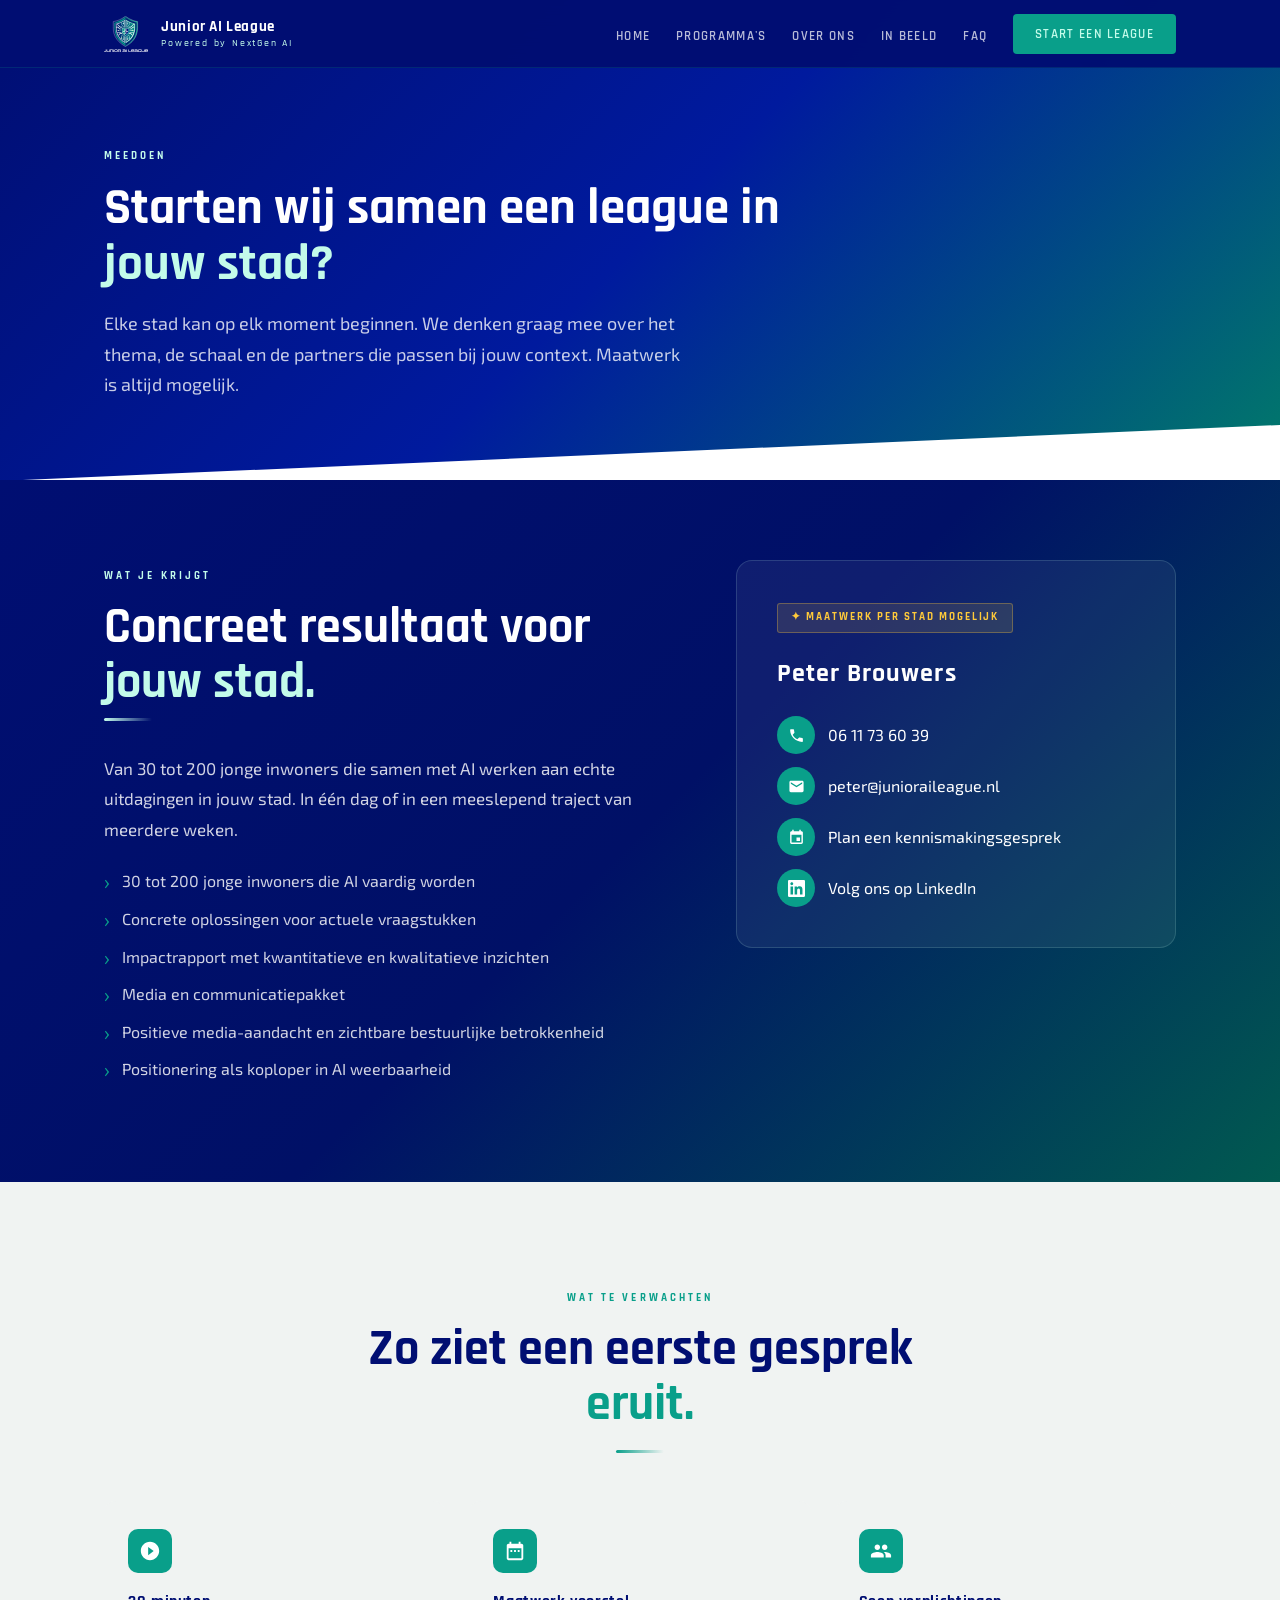
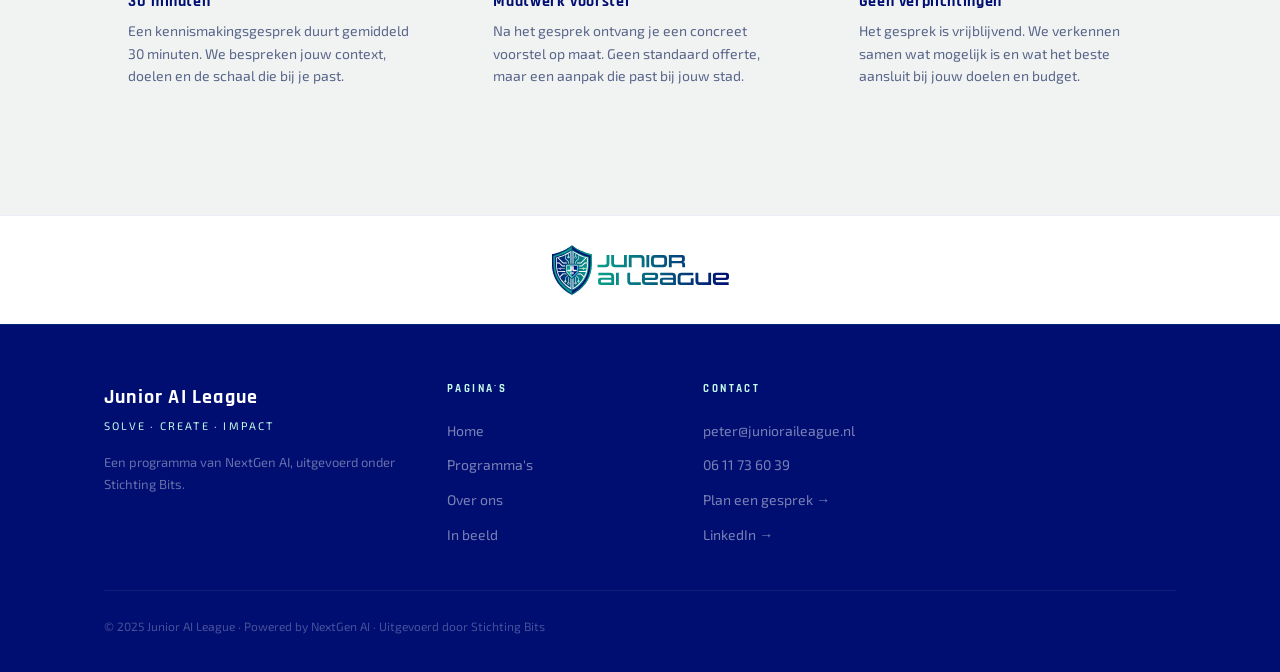
==== contact.html @ 3305f955 "Contactpagina aangemaakt, Waarom uit nav, Start een league naar /contact Co-Authored-By: Claude Sonn" ====
<!DOCTYPE html>
<html lang="nl">
<head>
<meta charset="UTF-8"><meta name="viewport" content="width=device-width, initial-scale=1.0">
<title>Start een league – Junior AI League</title>
<link href="https://fonts.googleapis.com/css2?family=Rajdhani:wght@400;500;600;700&family=Exo+2:wght@300;400;600;700&display=swap" rel="stylesheet">
<link rel="stylesheet" href="assets/css/style.css">
<link rel="icon" href="/assets/images/Favicon.svg" type="image/svg+xml">
<meta name="description" content="Start een Junior AI League in jouw stad. Neem contact op met Peter Brouwers en plan een kennismakingsgesprek.">
<meta property="og:type" content="website">
<meta property="og:site_name" content="Junior AI League">
<meta property="og:url" content="https://junioraileague.nl/contact">
<meta property="og:title" content="Start een league – Junior AI League">
<meta property="og:description" content="Start een Junior AI League in jouw stad. Neem contact op met Peter Brouwers en plan een kennismakingsgesprek.">
<meta property="og:image" content="https://junioraileague.nl/assets/images/Social-media-graph-junioraileague.png">
<meta property="og:image:width" content="1200">
<meta property="og:image:height" content="630">
<meta name="twitter:card" content="summary_large_image">
<meta name="twitter:image" content="https://junioraileague.nl/assets/images/Social-media-graph-junioraileague.png">
<style>
.contact-page-hero {
  padding:140px 0 80px;
  background:linear-gradient(135deg,#000e72 0%,#001a9e 50%,#017a6a 100%);
  position:relative; overflow:hidden;
}
.contact-page-hero::after {
  content:''; position:absolute; bottom:-1px; left:0; right:0; height:70px;
  background:var(--white); clip-path:polygon(0 100%,100% 20%,100% 100%);
}
.contact-grid { display:grid; grid-template-columns:1fr 440px; gap:72px; align-items:start; }
.contact-list { list-style:none; display:flex; flex-direction:column; gap:12px; margin-top:24px; }
.contact-list li { position:relative; padding-left:18px; font-size:16px; color:rgba(255,255,255,.82); line-height:1.6; }
.contact-list li::before { content:'›'; position:absolute; left:0; color:var(--teal); font-size:20px; line-height:1.3; }
.contact-card {
  background:rgba(255,255,255,.06); border:1px solid rgba(195,251,234,.15);
  border-radius:16px; padding:40px;
}
.contact-chip {
  display:inline-block;
  background:rgba(255,202,58,.12); border:1px solid rgba(255,202,58,.3); color:var(--yellow);
  font-family:'Rajdhani',sans-serif; font-size:11px; font-weight:700;
  letter-spacing:.18em; padding:5px 13px; border-radius:3px;
  text-transform:uppercase; margin-bottom:20px;
}
.contact-name { font-family:'Rajdhani',sans-serif; font-size:26px; font-weight:700; color:#fff; letter-spacing:.04em; margin-bottom:22px; }
.contact-links { display:flex; flex-direction:column; gap:13px; }
.c-link { display:flex; align-items:center; gap:13px; color:#fff; font-size:16px; transition:color .2s; }
.c-link:hover { color:var(--mint); }
.c-link-icon {
  width:38px; height:38px; border-radius:50%; background:var(--teal);
  display:flex; align-items:center; justify-content:center; flex-shrink:0;
}
.c-link-icon svg { width:17px; height:17px; fill:#fff; }
.verwacht-grid { display:grid; grid-template-columns:repeat(3,1fr); gap:24px; margin-top:48px; }
.verwacht-card { background:var(--gray); border-radius:12px; padding:28px 24px; }
.verwacht-icon { width:44px; height:44px; border-radius:10px; background:var(--teal); display:flex; align-items:center; justify-content:center; margin-bottom:16px; }
.verwacht-icon svg { width:22px; height:22px; fill:#fff; }
.verwacht-title { font-family:'Rajdhani',sans-serif; font-size:16px; font-weight:700; color:var(--navy); margin-bottom:6px; letter-spacing:.04em; }
.verwacht-desc { font-size:14px; color:var(--body); opacity:.7; line-height:1.6; }
@media(max-width:960px){ .contact-grid{ grid-template-columns:1fr; } .verwacht-grid{ grid-template-columns:1fr 1fr; } }
@media(max-width:640px){ .verwacht-grid{ grid-template-columns:1fr; } }
</style>
</head>
<body>

<nav class="nav"><div class="nav-in"><a href="/" class="nav-logo"><img src="assets/images/LOGO JAIL Dark BG.svg" onerror="this.style.display='none'" alt="Junior AI League"><div class="nav-wordmark">Junior AI League<small>Powered by NextGen AI</small></div></a><ul class="nav-links"><li><a href="/">Home</a></li><li><a href="/programmas">Programma's</a></li><li><a href="/over-ons">Over ons</a></li><li><a href="/in-beeld">In beeld</a></li><li><a href="/#faq">FAQ</a></li><li><a href="/contact" class="btn btn-teal btn-sm nav-cta active">Start een league</a></li></ul><button class="nav-hamburger" aria-label="Menu openen"><span></span><span></span><span></span></button></div></nav>

<section class="contact-page-hero">
  <div class="wrap">
    <span class="tag tag--light r">Meedoen</span>
    <h1 style="font-size:clamp(28px,4vw,52px);color:#fff;max-width:720px;line-height:1.1;margin-bottom:16px;" class="r">Starten wij samen een league in <em style="font-style:normal;color:var(--mint);">jouw stad?</em></h1>
    <p style="font-size:18px;color:rgba(255,255,255,.78);max-width:580px;line-height:1.7;" class="r">Elke stad kan op elk moment beginnen. We denken graag mee over het thema, de schaal en de partners die passen bij jouw context. Maatwerk is altijd mogelijk.</p>
  </div>
</section>

<section class="section-dark" style="padding-top:80px;padding-bottom:100px;">
  <div class="wrap">
    <div class="contact-grid">
      <div class="r">
        <span class="tag tag--light">Wat je krijgt</span>
        <h2 class="on-dark" style="margin-bottom:8px;">Concreet resultaat voor <em>jouw stad.</em></h2>
        <div class="rule rule--light"></div>
        <p class="lead lead--light">Van 30 tot 200 jonge inwoners die samen met AI werken aan echte uitdagingen in jouw stad. In één dag of in een meeslepend traject van meerdere weken.</p>
        <ul class="contact-list">
          <li>30 tot 200 jonge inwoners die AI vaardig worden</li>
          <li>Concrete oplossingen voor actuele vraagstukken</li>
          <li>Impactrapport met kwantitatieve en kwalitatieve inzichten</li>
          <li>Media en communicatiepakket</li>
          <li>Positieve media-aandacht en zichtbare bestuurlijke betrokkenheid</li>
          <li>Positionering als koploper in AI weerbaarheid</li>
        </ul>
      </div>
      <div class="r r2">
        <div class="contact-card">
          <div class="contact-chip">✦ Maatwerk per stad mogelijk</div>
          <div class="contact-name">Peter Brouwers</div>
          <div class="contact-links">
            <a href="tel:0611736039" class="c-link"><div class="c-link-icon"><svg viewBox="0 0 24 24"><path d="M6.62 10.79c1.44 2.83 3.76 5.14 6.59 6.59l2.2-2.2c.27-.27.67-.36 1.02-.24 1.12.37 2.33.57 3.57.57.55 0 1 .45 1 1V20c0 .55-.45 1-1 1-9.39 0-17-7.61-17-17 0-.55.45-1 1-1h3.5c.55 0 1 .45 1 1 0 1.25.2 2.45.57 3.57.11.35.03.74-.25 1.02l-2.2 2.2z"/></svg></div>06 11 73 60 39</a>
            <a href="mailto:peter@junioraileague.nl" class="c-link"><div class="c-link-icon"><svg viewBox="0 0 24 24"><path d="M20 4H4c-1.1 0-2 .9-2 2v12c0 1.1.9 2 2 2h16c1.1 0 2-.9 2-2V6c0-1.1-.9-2-2-2zm0 4l-8 5-8-5V6l8 5 8-5v2z"/></svg></div>peter@junioraileague.nl</a>
            <a href="https://calendly.com/peter-impact" class="c-link" target="_blank" rel="noopener"><div class="c-link-icon"><svg viewBox="0 0 24 24"><path d="M17 12h-5v5h5v-5zM16 1v2H8V1H6v2H5c-1.11 0-1.99.9-1.99 2L3 19c0 1.1.89 2 2 2h14c1.1 0 2-.9 2-2V5c0-1.1-.9-2-2-2h-1V1h-2zm3 18H5V8h14v11z"/></svg></div>Plan een kennismakingsgesprek</a>
            <a href="https://www.linkedin.com/company/junior-ai-league" class="c-link" target="_blank" rel="noopener"><div class="c-link-icon"><svg viewBox="0 0 24 24"><path d="M20.447 20.452h-3.554v-5.569c0-1.328-.027-3.037-1.852-3.037-1.853 0-2.136 1.445-2.136 2.939v5.667H9.351V9h3.414v1.561h.046c.477-.9 1.637-1.85 3.37-1.85 3.601 0 4.267 2.37 4.267 5.455v6.286zM5.337 7.433c-1.144 0-2.063-.926-2.063-2.065 0-1.138.92-2.063 2.063-2.063 1.14 0 2.064.925 2.064 2.063 0 1.139-.925 2.065-2.064 2.065zm1.782 13.019H3.555V9h3.564v11.452zM22.225 0H1.771C.792 0 0 .774 0 1.729v20.542C0 23.227.792 24 1.771 24h20.451C23.2 24 24 23.227 24 22.271V1.729C24 .774 23.2 0 22.222 0h.003z"/></svg></div>Volg ons op LinkedIn</a>
          </div>
        </div>
      </div>
    </div>
  </div>
</section>

<section class="section-gray">
  <div class="wrap">
    <div style="text-align:center;max-width:560px;margin:0 auto 16px;" class="r">
      <span class="tag">Wat te verwachten</span>
      <h2>Zo ziet een eerste gesprek <em>eruit.</em></h2>
      <div class="rule" style="margin:16px auto;"></div>
    </div>
    <div class="verwacht-grid">
      <div class="verwacht-card r">
        <div class="verwacht-icon"><svg viewBox="0 0 24 24"><path d="M12 2C6.48 2 2 6.48 2 12s4.48 10 10 10 10-4.48 10-10S17.52 2 12 2zm-2 14.5v-9l6 4.5-6 4.5z"/></svg></div>
        <div class="verwacht-title">30 minuten</div>
        <div class="verwacht-desc">Een kennismakingsgesprek duurt gemiddeld 30 minuten. We bespreken jouw context, doelen en de schaal die bij je past.</div>
      </div>
      <div class="verwacht-card r r1">
        <div class="verwacht-icon"><svg viewBox="0 0 24 24"><path d="M9 11H7v2h2v-2zm4 0h-2v2h2v-2zm4 0h-2v2h2v-2zm2-7h-1V2h-2v2H8V2H6v2H5c-1.11 0-1.99.9-1.99 2L3 20c0 1.1.89 2 2 2h14c1.1 0 2-.9 2-2V6c0-1.1-.9-2-2-2zm0 16H5V9h14v11z"/></svg></div>
        <div class="verwacht-title">Maatwerk voorstel</div>
        <div class="verwacht-desc">Na het gesprek ontvang je een concreet voorstel op maat. Geen standaard offerte, maar een aanpak die past bij jouw stad.</div>
      </div>
      <div class="verwacht-card r r2">
        <div class="verwacht-icon"><svg viewBox="0 0 24 24"><path d="M16 11c1.66 0 2.99-1.34 2.99-3S17.66 5 16 5c-1.66 0-3 1.34-3 3s1.34 3 3 3zm-8 0c1.66 0 2.99-1.34 2.99-3S9.66 5 8 5C6.34 5 5 6.34 5 8s1.34 3 3 3zm0 2c-2.33 0-7 1.17-7 3.5V19h14v-2.5c0-2.33-4.67-3.5-7-3.5zm8 0c-.29 0-.62.02-.97.05 1.16.84 1.97 1.97 1.97 3.45V19h6v-2.5c0-2.33-4.67-3.5-7-3.5z"/></svg></div>
        <div class="verwacht-title">Geen verplichtingen</div>
        <div class="verwacht-desc">Het gesprek is vrijblijvend. We verkennen samen wat mogelijk is en wat het beste aansluit bij jouw doelen en budget.</div>
      </div>
    </div>
  </div>
</section>

<div class="footer-logo-bar">
  <div class="wrap"><img src="assets/images/JAIL LOGO LIGGEND.svg" alt="Junior AI League"></div>
</div>
<footer class="footer"><div class="wrap"><div class="footer-grid"><div><div class="footer-name">Junior AI League</div><div class="footer-tag">Solve · Create · Impact</div><p class="footer-desc">Een programma van NextGen AI, uitgevoerd onder Stichting Bits.</p></div><div><div class="footer-h">Pagina's</div><ul class="footer-links"><li><a href="/">Home</a></li><li><a href="/programmas">Programma's</a></li><li><a href="/over-ons">Over ons</a></li><li><a href="/in-beeld">In beeld</a></li></ul></div><div><div class="footer-h">Contact</div><ul class="footer-links"><li><a href="mailto:peter@junioraileague.nl">peter@junioraileague.nl</a></li><li><a href="tel:0611736039">06 11 73 60 39</a></li><li><a href="https://calendly.com/peter-impact" target="_blank" rel="noopener">Plan een gesprek →</a></li><li><a href="https://www.linkedin.com/company/junior-ai-league" target="_blank" rel="noopener">LinkedIn →</a></li></ul></div><div></div></div><div class="footer-bottom"><p>© 2025 Junior AI League · Powered by NextGen AI · Uitgevoerd door Stichting Bits</p></div></div></footer>
<script src="assets/js/main.js"></script>
</body>
</html>
---- assets/css/style.css ----
/* ═══════════════════════════════════════════════
   Junior AI League — Gedeelde stijlen
   Merkwaarden:
   Navy:   #000e72
   Teal:   #099f8a
   Mint:   #c3fbea
   Geel:   #ffca3a
   Roze:   #f72585
   ═══════════════════════════════════════════════ */

:root {
  --navy:      #000e72;
  --navy-mid:  #001499;
  --teal:      #099f8a;
  --teal-lt:   #0bc4ac;
  --mint:      #c3fbea;
  --yellow:    #ffca3a;
  --pink:      #f72585;
  --white:     #ffffff;
  --gray:      #f0f3f2;
  --gray-mid:  #e4eae8;
  --body:      #1a2a5e;
  --border:    rgba(0,14,114,.08);
  --shadow:    0 4px 24px rgba(0,14,114,.08);
}

/* ── RESET & BASE ── */
*, *::before, *::after { margin:0; padding:0; box-sizing:border-box; }
html { scroll-behavior:smooth; font-size:16px; }
body {
  font-family:'Exo 2', sans-serif;
  color:var(--body);
  background:var(--white);
  overflow-x:hidden;
  line-height:1.6;
}
img { max-width:100%; display:block; }
a { text-decoration:none; }

/* ── LAYOUT ── */
.wrap {
  max-width:1160px;
  margin:0 auto;
  padding:0 44px;
}
.section-light  { padding:100px 0; background:var(--white); }
.section-gray   { padding:100px 0; background:var(--gray); }
.section-dark   { padding:100px 0; background:linear-gradient(135deg,#000e72 0%,#001066 50%,#015a50 100%); position:relative; overflow:hidden; }
.section-dark-plain { padding:100px 0; background:var(--navy); position:relative; }

/* diagonal exit helpers */
.exit-white::after  { content:''; position:absolute; bottom:-1px; left:0; right:0; height:80px; background:var(--white); clip-path:polygon(0 100%,100% 20%,100% 100%); }
.exit-gray::after   { content:''; position:absolute; bottom:-1px; left:0; right:0; height:80px; background:var(--gray);  clip-path:polygon(0 100%,100% 20%,100% 100%); }
.enter-gray  { padding-top:120px !important; background:var(--gray); }
.enter-white { padding-top:120px !important; background:var(--white); }

/* ── TYPOGRAPHY ── */
.tag {
  font-family:'Rajdhani', sans-serif;
  font-size:11px; font-weight:700;
  letter-spacing:.28em; text-transform:uppercase;
  color:var(--teal); display:inline-block; margin-bottom:14px;
}
.tag--light { color:var(--mint); }

h1, h2, h3, h4 { font-family:'Rajdhani', sans-serif; font-weight:700; line-height:1.1; }
h2 { font-size:clamp(28px,4vw,50px); color:var(--navy); margin-bottom:18px; }
h2 em { font-style:normal; color:var(--teal); }
h2.on-dark { color:var(--white); }
h2.on-dark em { color:var(--mint); }
h3 { font-size:clamp(20px,2.5vw,28px); color:var(--navy); margin-bottom:12px; }

.rule { width:48px; height:3px; background:linear-gradient(90deg,var(--teal),transparent); border-radius:2px; margin-bottom:32px; }
.rule--light { background:linear-gradient(90deg,var(--mint),transparent); }
.rule--center { margin-left:auto; margin-right:auto; }

.lead { font-size:17px; line-height:1.8; color:var(--body); }
.lead--light { color:rgba(255,255,255,.82); }
.lead--light strong { color:var(--mint); }
.lead strong { color:var(--navy); }

/* ── BUTTONS ── */
.btn {
  display:inline-block;
  font-family:'Rajdhani', sans-serif;
  font-size:14px; font-weight:700;
  letter-spacing:.1em; text-transform:uppercase;
  padding:15px 34px; border-radius:4px;
  transition:all .2s; cursor:pointer; border:none;
}
.btn-teal    { background:var(--teal); color:#fff; }
.btn-teal:hover { background:var(--teal-lt); transform:translateY(-2px); box-shadow:0 8px 24px rgba(9,159,138,.3); }
.btn-navy    { background:var(--navy); color:#fff; }
.btn-navy:hover { background:var(--navy-mid); transform:translateY(-2px); }
.btn-ghost   { background:transparent; color:#fff; border:2px solid rgba(255,255,255,.35); }
.btn-ghost:hover { border-color:var(--mint); color:var(--mint); transform:translateY(-2px); }
.btn-outline { background:transparent; color:var(--navy); border:2px solid var(--navy); }
.btn-outline:hover { background:var(--navy); color:#fff; }
.btn-sm { padding:10px 22px; font-size:12px; }
.btn-full { display:block; text-align:center; width:100%; }

/* ── NAV ── */
.nav {
  position:fixed; top:0; left:0; right:0; z-index:300;
  height:68px;
  background:rgba(0,14,114,.97);
  backdrop-filter:blur(14px);
  border-bottom:1px solid rgba(9,159,138,.18);
}
.nav-in {
  display:flex; align-items:center; justify-content:space-between;
  height:68px; max-width:1160px; margin:0 auto; padding:0 44px;
}
.nav-logo { display:flex; align-items:center; gap:13px; }
.nav-logo img { height:36px; }
.nav-wordmark {
  font-family:'Rajdhani', sans-serif; font-weight:700; font-size:15px;
  color:#fff; letter-spacing:.04em; line-height:1.25;
}
.nav-wordmark small { display:block; font-size:10px; font-weight:500; color:var(--mint); letter-spacing:.18em; }
.nav-links { display:flex; align-items:center; gap:26px; list-style:none; }
.nav-links a {
  color:rgba(255,255,255,.72);
  font-family:'Rajdhani', sans-serif; font-size:13px; font-weight:600;
  letter-spacing:.1em; text-transform:uppercase; transition:color .2s;
}
.nav-links a:hover, .nav-links a.active { color:var(--mint); }
.nav-links .nav-cta { color:#fff; }

/* ── PAGE HERO (inner pages) ── */
.page-hero {
  padding:140px 0 80px;
  background:linear-gradient(135deg,#000e72 0%,#001a9e 50%,#017a6a 100%);
  position:relative; overflow:hidden;
}
.page-hero::after {
  content:''; position:absolute; bottom:-1px; left:0; right:0; height:70px;
  background:var(--white); clip-path:polygon(0 100%,100% 20%,100% 100%);
}
.page-hero-tag { color:var(--mint); }
.page-hero h1 { font-size:clamp(32px,5vw,60px); color:#fff; margin-bottom:16px; }
.page-hero h1 em { font-style:normal; color:var(--mint); }
.page-hero p { font-size:18px; color:rgba(255,255,255,.8); max-width:620px; line-height:1.75; }

/* ── ICON CARDS ── */
.icon-card {
  border-radius:12px; padding:28px 24px;
  transition:transform .25s, box-shadow .25s;
}
.icon-card:hover { transform:translateY(-3px); box-shadow:var(--shadow); }
.icon-card--dark {
  background:rgba(255,255,255,.06);
  border:1px solid rgba(195,251,234,.18);
}
.icon-card--dark:hover { background:rgba(9,159,138,.14); }
.icon-card--light {
  background:var(--white);
  border:1px solid var(--border);
  box-shadow:var(--shadow);
}
.icon-card--light:hover { border-color:var(--teal); }

.icon-wrap {
  width:52px; height:52px; border-radius:12px;
  display:flex; align-items:center; justify-content:center;
  flex-shrink:0; margin-bottom:16px;
}
.icon-wrap svg { width:28px; height:28px; }
.ic-teal   { background:rgba(9,159,138,.15); }   .ic-teal svg   { fill:var(--teal); }
.ic-navy   { background:rgba(0,14,114,.1); }     .ic-navy svg   { fill:var(--navy); }
.ic-mint   { background:rgba(195,251,234,.15); } .ic-mint svg   { fill:var(--mint); }
.ic-yellow { background:rgba(255,202,58,.15); }  .ic-yellow svg { fill:var(--yellow); }
.ic-pink   { background:rgba(247,37,133,.15); }  .ic-pink svg   { fill:var(--pink); }
.ic-green  { background:rgba(34,139,34,.1); }    .ic-green svg  { fill:#228b22; }
.ic-ocean  { background:rgba(0,128,128,.1); }    .ic-ocean svg  { fill:#008080; }

.icon-card h4 {
  font-family:'Rajdhani', sans-serif; font-size:16px; font-weight:700;
  letter-spacing:.06em; text-transform:uppercase; margin-bottom:8px;
}
.icon-card--dark h4 { color:var(--mint); }
.icon-card--light h4 { color:var(--navy); }
.icon-card p { font-size:14px; line-height:1.65; }
.icon-card--dark p { color:rgba(255,255,255,.68); }
.icon-card--light p { color:var(--body); opacity:.8; }

/* ── PROGRAM CARDS ── */
.prog {
  border:2px solid rgba(9,159,138,.2); border-radius:14px;
  overflow:hidden; background:var(--white);
  transition:border-color .3s, transform .3s;
  display:flex; flex-direction:column;
}
.prog:hover { border-color:var(--teal); transform:translateY(-4px); box-shadow:0 12px 40px rgba(0,14,114,.12); }
.prog-top {
  padding:32px;
  background:linear-gradient(135deg,var(--navy) 0%,#013a60 100%);
}
.prog-badge {
  display:inline-flex; align-items:center; justify-content:center;
  width:46px; height:46px; border-radius:50%;
  background:var(--teal); color:#fff;
  font-family:'Rajdhani', sans-serif; font-size:20px; font-weight:700;
  margin-bottom:16px;
}
.prog-type {
  font-family:'Rajdhani', sans-serif; font-size:11px; font-weight:700;
  letter-spacing:.2em; color:var(--mint); text-transform:uppercase; margin-bottom:6px;
}
.prog-name {
  font-family:'Rajdhani', sans-serif; font-size:20px; font-weight:700;
  color:#fff; line-height:1.25;
}
.prog-body { padding:28px 32px; flex:1; display:flex; flex-direction:column; }
.prog-list { list-style:none; margin-bottom:24px; flex:1; }
.prog-list li {
  font-size:14px; color:var(--body);
  padding:8px 0 8px 20px; border-bottom:1px solid var(--border);
  position:relative; line-height:1.5;
}
.prog-list li::before { content:'›'; position:absolute; left:0; color:var(--teal); font-size:18px; line-height:1.3; }

/* ── FAQ ── */
.faq-list { display:flex; flex-direction:column; }
.faq-item { border-bottom:1px solid var(--border); }
.faq-q {
  width:100%; background:none; border:none; cursor:pointer;
  display:flex; align-items:center; justify-content:space-between;
  padding:22px 0; text-align:left; gap:20px;
}
.faq-q-text {
  font-family:'Rajdhani', sans-serif; font-size:18px; font-weight:700;
  color:var(--navy); letter-spacing:.02em; line-height:1.35;
}
.faq-arrow {
  width:32px; height:32px; border-radius:50%;
  background:var(--gray); border:1px solid var(--border);
  display:flex; align-items:center; justify-content:center;
  flex-shrink:0; transition:background .2s;
}
.faq-arrow svg { width:14px; height:14px; fill:var(--teal); transition:transform .3s; }
.faq-item.open .faq-arrow { background:var(--teal); }
.faq-item.open .faq-arrow svg { fill:#fff; transform:rotate(180deg); }
.faq-a { max-height:0; overflow:hidden; transition:max-height .4s ease; }
.faq-a-inner { padding-bottom:22px; font-size:15px; color:var(--body); line-height:1.75; }
.faq-item.open .faq-a { max-height:600px; }

/* ── MEDIA TILES ── */
.media-grid {
  display:grid; grid-template-columns:repeat(3,1fr);
  gap:28px;
}
.media-tile {
  border-radius:12px; overflow:hidden;
  background:var(--white); border:1px solid var(--border);
  box-shadow:var(--shadow); transition:transform .3s, box-shadow .3s;
  display:flex; flex-direction:column;
}
.media-tile:hover { transform:translateY(-5px); box-shadow:0 16px 40px rgba(0,14,114,.12); }
.media-tile-img {
  height:200px; position:relative; overflow:hidden;
  background:linear-gradient(135deg,var(--navy),var(--teal));
  display:flex; align-items:center; justify-content:center;
}
.media-tile-img img { width:100%; height:100%; object-fit:cover; position:absolute; inset:0; }
.media-tile-cat {
  position:absolute; bottom:12px; left:14px;
  background:var(--navy); color:var(--mint);
  font-family:'Rajdhani', sans-serif; font-size:10px; font-weight:700;
  letter-spacing:.15em; padding:4px 10px; border-radius:3px; text-transform:uppercase;
}
.media-tile-body { padding:24px; flex:1; display:flex; flex-direction:column; }
.media-tile-date { font-size:12px; color:var(--teal); margin-bottom:8px; letter-spacing:.05em; }
.media-tile-title {
  font-family:'Rajdhani', sans-serif; font-size:19px; font-weight:700;
  color:var(--navy); margin-bottom:10px; line-height:1.3; letter-spacing:.02em;
}
.media-tile-excerpt { font-size:14px; color:var(--body); line-height:1.65; flex:1; }
.media-tile-link {
  margin-top:16px;
  font-family:'Rajdhani', sans-serif; font-size:13px; font-weight:700;
  letter-spacing:.1em; text-transform:uppercase; color:var(--teal);
  display:flex; align-items:center; gap:6px;
}
.media-tile-link::after { content:'→'; }

/* ── FOOTER ── */
.footer {
  background:var(--navy);
  border-top:1px solid rgba(9,159,138,.15);
  padding:56px 0 36px;
}
.footer-grid { display:grid; grid-template-columns:1.4fr 1fr 1fr 1fr; gap:40px; margin-bottom:44px; }
.footer-name {
  font-family:'Rajdhani', sans-serif; font-size:20px; font-weight:700;
  color:#fff; letter-spacing:.06em; margin-bottom:4px;
}
.footer-tag { font-size:11px; color:var(--mint); letter-spacing:.2em; text-transform:uppercase; margin-bottom:16px; }
.footer-desc { font-size:13px; color:rgba(255,255,255,.4); line-height:1.7; }
.footer-h {
  font-family:'Rajdhani', sans-serif; font-size:11px; font-weight:700;
  letter-spacing:.22em; text-transform:uppercase; color:var(--mint); margin-bottom:18px;
}
.footer-links { list-style:none; display:flex; flex-direction:column; gap:9px; }
.footer-links a { color:rgba(255,255,255,.48); font-size:14px; transition:color .2s; }
.footer-links a:hover { color:#fff; }
.footer-bottom {
  border-top:1px solid rgba(255,255,255,.07); padding-top:26px;
  display:flex; align-items:center; justify-content:space-between; flex-wrap:wrap; gap:16px;
}
.footer-bottom p { font-size:12px; color:rgba(255,255,255,.28); }
.footer-partners { display:flex; align-items:center; gap:24px; }
.footer-partner { display:flex; align-items:center; gap:8px; font-size:11px; color:rgba(255,255,255,.3); }
.footer-partner img { height:18px; opacity:.35; filter:brightness(0) invert(1); }

/* ── SCROLL REVEAL ── */
.r { opacity:0; transform:translateY(24px); transition:opacity .65s ease, transform .65s ease; }
.r.on { opacity:1; transform:none; }
.r1 { transition-delay:.1s; } .r2 { transition-delay:.2s; }
.r3 { transition-delay:.3s; } .r4 { transition-delay:.4s; }

/* ── HAMBURGER NAV ── */
.nav-hamburger {
  display:none; flex-direction:column; gap:5px;
  background:none; border:none; cursor:pointer; padding:6px 4px;
  flex-shrink:0;
}
.nav-hamburger span {
  display:block; width:24px; height:2px; background:#fff;
  border-radius:2px; transition:transform .3s, opacity .3s;
}
.nav-hamburger.open span:nth-child(1) { transform:translateY(7px) rotate(45deg); }
.nav-hamburger.open span:nth-child(2) { opacity:0; }
.nav-hamburger.open span:nth-child(3) { transform:translateY(-7px) rotate(-45deg); }

/* ── RESPONSIVE ── */
@media (max-width:960px) {
  .wrap { padding:0 24px; }

  /* Mobile nav */
  .nav-hamburger { display:flex; }
  .nav-links {
    position:fixed; top:68px; left:0; right:0;
    background:rgba(0,14,114,.97); backdrop-filter:blur(14px);
    flex-direction:column; gap:0;
    max-height:0; overflow:hidden;
    transition:max-height .35s ease;
    border-bottom:1px solid rgba(9,159,138,.18);
  }
  .nav-links.open { max-height:500px; }
  .nav-links li { border-bottom:1px solid rgba(255,255,255,.07); }
  .nav-links a { padding:15px 24px; display:block; letter-spacing:.08em; }
  .nav-links .nav-cta { margin:16px 24px 20px; display:inline-block; }

  .section-light, .section-gray, .section-dark, .section-dark-plain { padding:64px 0; }
  .page-hero { padding:110px 0 60px; }

  .footer-grid { grid-template-columns:1fr 1fr; }
  .media-grid { grid-template-columns:1fr 1fr; }
}

@media (max-width:640px) {
  .wrap { padding:0 18px; }
  .nav-in { padding:0 18px; }
  .media-grid { grid-template-columns:1fr; }
  .footer-grid { grid-template-columns:1fr; }
  .page-hero h1 { font-size:clamp(28px,8vw,44px); }
  .page-hero p { font-size:16px; }
  .btn { padding:13px 24px; font-size:13px; }
}

/* ── TEAM ── */
.team-grid { display:grid; grid-template-columns:repeat(3,1fr); gap:32px; }
.team-card { background:var(--white); border-radius:14px; border:1px solid var(--border); box-shadow:var(--shadow); overflow:hidden; text-align:center; }
.team-card-img { height:320px; overflow:hidden; background:var(--gray); }
.team-card-img img { width:100%; height:100%; object-fit:cover; object-position:center top; transition:transform .4s; }
.team-card:hover .team-card-img img { transform:scale(1.04); }
.team-card-body { padding:24px 20px 28px; }
.team-card-name { font-family:'Rajdhani',sans-serif; font-size:22px; font-weight:700; color:var(--navy); margin-bottom:4px; letter-spacing:.04em; }
.team-card-role { font-family:'Rajdhani',sans-serif; font-size:11px; font-weight:700; letter-spacing:.2em; text-transform:uppercase; color:var(--teal); margin-bottom:14px; }
.team-card-email { font-size:13px; color:var(--body); opacity:.55; transition:opacity .2s; }
.team-card-email:hover { color:var(--teal); opacity:1; }
@media(max-width:960px){ .team-grid{ grid-template-columns:1fr 1fr; } }
@media(max-width:640px){ .team-grid{ grid-template-columns:1fr; } }

/* ── FOTOBIBLIOTHEEK ── */
.foto-grid { display:grid; grid-template-columns:repeat(4,1fr); gap:12px; }
.foto-item { display:block; aspect-ratio:4/3; overflow:hidden; border-radius:8px; cursor:pointer; }
.foto-item img { width:100%; height:100%; object-fit:cover; transition:transform .4s; }
.foto-item:hover img { transform:scale(1.06); }
.foto-modal { display:none; position:fixed; inset:0; z-index:1000; align-items:center; justify-content:center; }
.foto-modal.open { display:flex; }
.foto-modal-overlay { position:absolute; inset:0; background:rgba(0,0,0,.92); cursor:pointer; }
.foto-modal-inner { position:relative; z-index:1; }
.foto-modal-inner img { max-width:90vw; max-height:88vh; border-radius:8px; display:block; }
.foto-modal-close { position:absolute; top:-44px; right:0; background:none; border:none; color:#fff; font-size:36px; cursor:pointer; line-height:1; opacity:.7; transition:opacity .2s; }
.foto-modal-close:hover { opacity:1; }
@media(max-width:960px){ .foto-grid{ grid-template-columns:repeat(3,1fr); } }
@media(max-width:640px){ .foto-grid{ grid-template-columns:repeat(2,1fr); } }

/* ── FOOTER LOGO BAR ── */
.footer-logo-bar { background:var(--white); border-top:1px solid var(--border); padding:28px 0; text-align:center; }
.footer-logo-bar img { max-height:52px; margin:0 auto; }
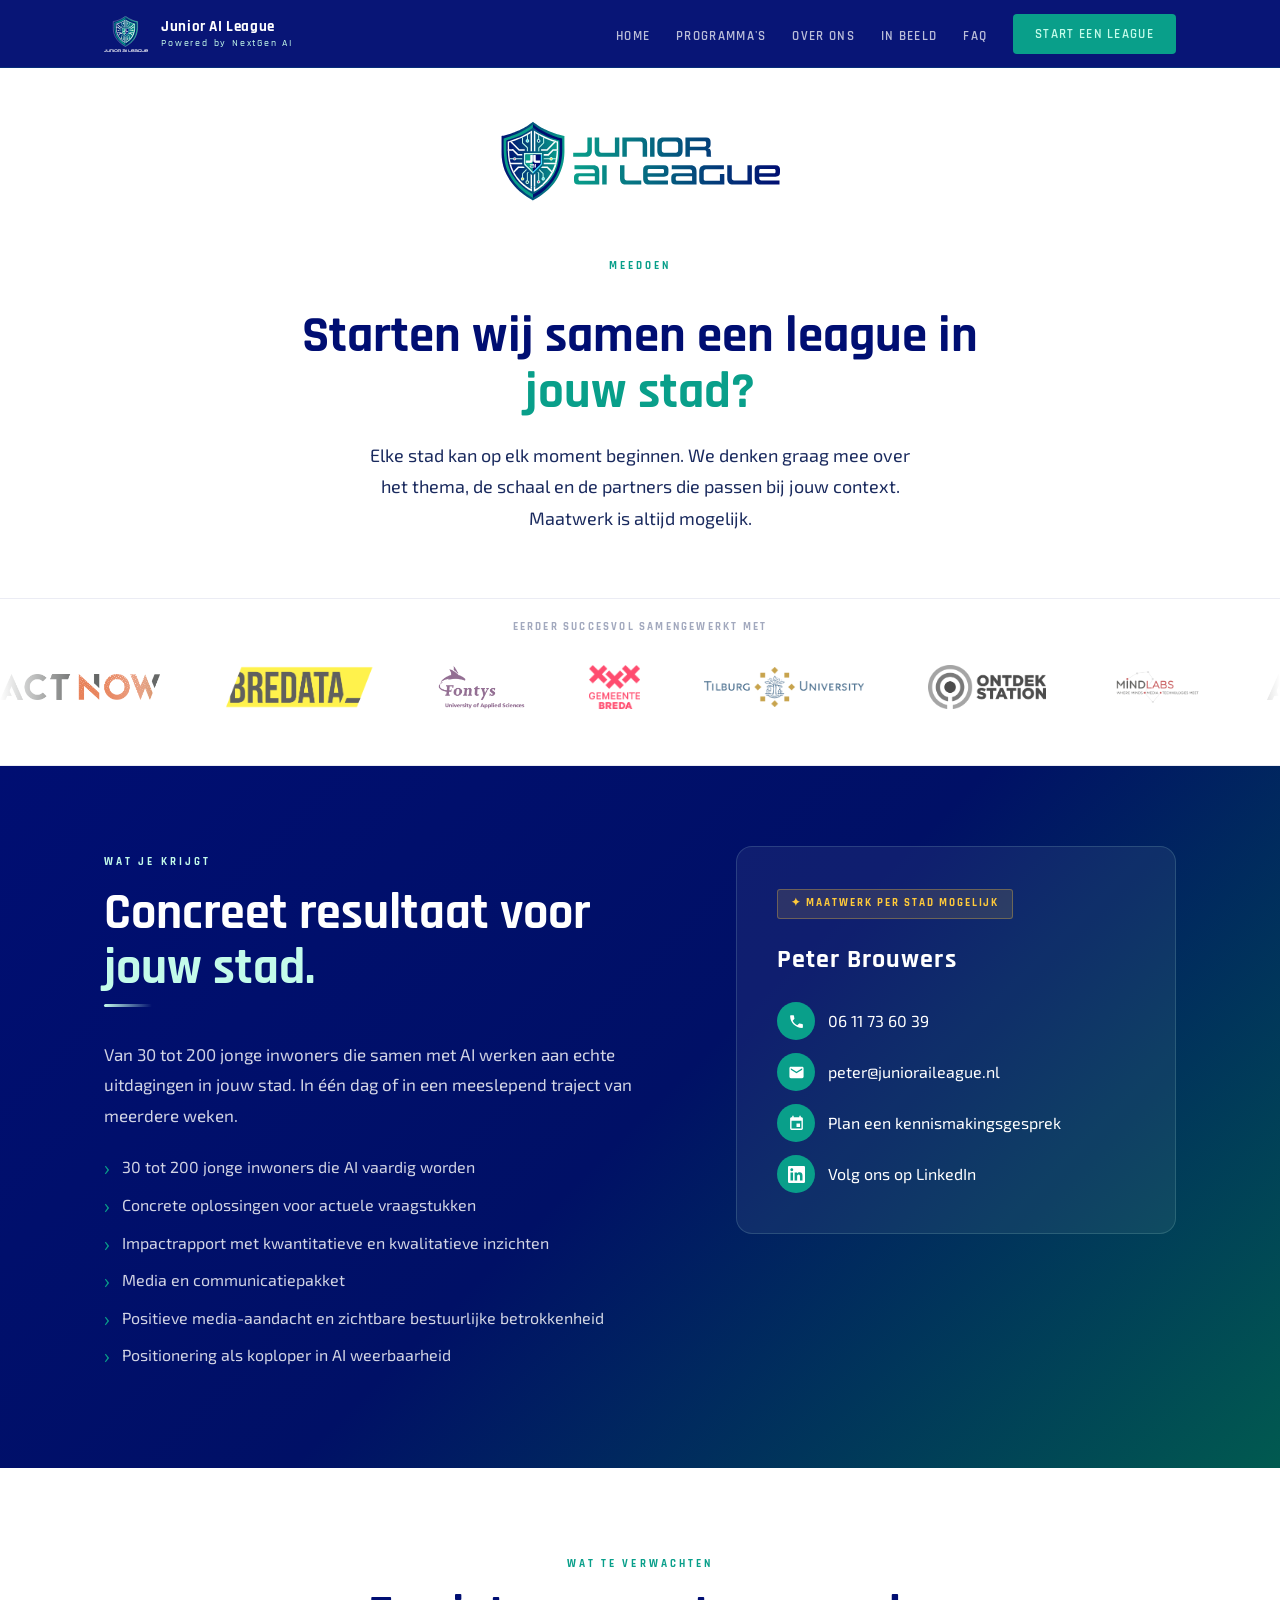
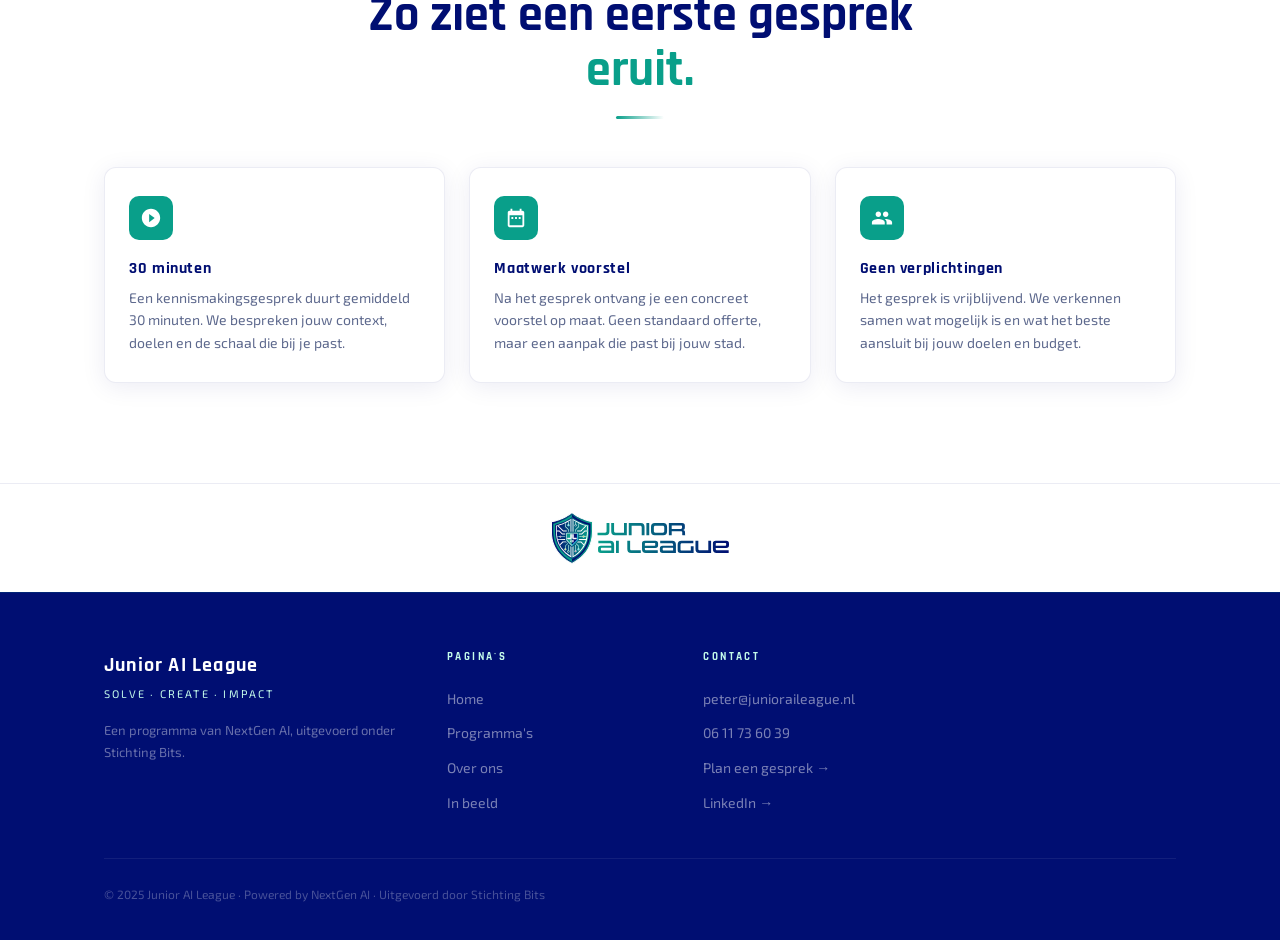
==== commit e908b1f0: "Contact: witte hero met liggend logo, partnerticker met kop, donkere contactsectie Co-Authored-By: C" ====
--- a/contact.html
+++ b/contact.html
@@ -18,23 +18,68 @@
 <meta name="twitter:card" content="summary_large_image">
 <meta name="twitter:image" content="https://junioraileague.nl/assets/images/Social-media-graph-junioraileague.png">
 <style>
-.contact-page-hero {
-  padding:140px 0 80px;
-  background:linear-gradient(135deg,#000e72 0%,#001a9e 50%,#017a6a 100%);
-  position:relative; overflow:hidden;
-}
-.contact-page-hero::after {
-  content:''; position:absolute; bottom:-1px; left:0; right:0; height:70px;
-  background:var(--white); clip-path:polygon(0 100%,100% 20%,100% 100%);
-}
+/* Hero — wit */
+.contact-hero {
+  background:var(--white);
+  padding:120px 0 64px;
+  text-align:center;
+}
+.contact-hero-logo {
+  max-width:280px; height:auto;
+  display:block; margin:0 auto 48px;
+}
+.contact-hero h1 {
+  font-family:'Rajdhani',sans-serif; font-weight:700;
+  font-size:clamp(28px,4vw,54px); line-height:1.08;
+  color:var(--navy); max-width:700px; margin:0 auto 20px;
+}
+.contact-hero h1 em { font-style:normal; color:var(--teal); }
+.contact-hero p {
+  font-size:18px; color:var(--body); opacity:.75;
+  max-width:560px; margin:0 auto; line-height:1.75;
+}
+
+/* Partner ticker */
+.partner-section {
+  background:var(--white);
+  border-top:1px solid var(--border);
+  border-bottom:1px solid var(--border);
+  padding:20px 0 56px;
+  overflow:hidden;
+}
+.partner-label {
+  text-align:center;
+  font-family:'Rajdhani',sans-serif; font-size:11px; font-weight:700;
+  letter-spacing:.2em; text-transform:uppercase;
+  color:var(--body); opacity:.4;
+  margin-bottom:28px;
+}
+.partner-ticker { overflow:hidden; position:relative; }
+.partner-ticker::before, .partner-ticker::after {
+  content:''; position:absolute; top:0; bottom:0; width:80px; z-index:2; pointer-events:none;
+}
+.partner-ticker::before { left:0; background:linear-gradient(to right,#fff,transparent); }
+.partner-ticker::after  { right:0; background:linear-gradient(to left,#fff,transparent); }
+.partner-track {
+  display:flex; align-items:center; gap:64px;
+  width:max-content;
+  animation:scroll-partners 35s linear infinite;
+}
+.partner-track img {
+  height:44px; width:auto; max-width:160px;
+  object-fit:contain; opacity:.7; flex-shrink:0;
+}
+@keyframes scroll-partners {
+  from { transform:translateX(0); }
+  to   { transform:translateX(-50%); }
+}
+
+/* Contact sectie */
 .contact-grid { display:grid; grid-template-columns:1fr 440px; gap:72px; align-items:start; }
 .contact-list { list-style:none; display:flex; flex-direction:column; gap:12px; margin-top:24px; }
 .contact-list li { position:relative; padding-left:18px; font-size:16px; color:rgba(255,255,255,.82); line-height:1.6; }
 .contact-list li::before { content:'›'; position:absolute; left:0; color:var(--teal); font-size:20px; line-height:1.3; }
-.contact-card {
-  background:rgba(255,255,255,.06); border:1px solid rgba(195,251,234,.15);
-  border-radius:16px; padding:40px;
-}
+.contact-card { background:rgba(255,255,255,.06); border:1px solid rgba(195,251,234,.15); border-radius:16px; padding:40px; }
 .contact-chip {
   display:inline-block;
   background:rgba(255,202,58,.12); border:1px solid rgba(255,202,58,.3); color:var(--yellow);
@@ -46,17 +91,17 @@
 .contact-links { display:flex; flex-direction:column; gap:13px; }
 .c-link { display:flex; align-items:center; gap:13px; color:#fff; font-size:16px; transition:color .2s; }
 .c-link:hover { color:var(--mint); }
-.c-link-icon {
-  width:38px; height:38px; border-radius:50%; background:var(--teal);
-  display:flex; align-items:center; justify-content:center; flex-shrink:0;
-}
+.c-link-icon { width:38px; height:38px; border-radius:50%; background:var(--teal); display:flex; align-items:center; justify-content:center; flex-shrink:0; }
 .c-link-icon svg { width:17px; height:17px; fill:#fff; }
+
+/* Wat te verwachten */
 .verwacht-grid { display:grid; grid-template-columns:repeat(3,1fr); gap:24px; margin-top:48px; }
-.verwacht-card { background:var(--gray); border-radius:12px; padding:28px 24px; }
+.verwacht-card { background:var(--white); border:1px solid var(--border); border-radius:12px; padding:28px 24px; box-shadow:var(--shadow); }
 .verwacht-icon { width:44px; height:44px; border-radius:10px; background:var(--teal); display:flex; align-items:center; justify-content:center; margin-bottom:16px; }
 .verwacht-icon svg { width:22px; height:22px; fill:#fff; }
 .verwacht-title { font-family:'Rajdhani',sans-serif; font-size:16px; font-weight:700; color:var(--navy); margin-bottom:6px; letter-spacing:.04em; }
 .verwacht-desc { font-size:14px; color:var(--body); opacity:.7; line-height:1.6; }
+
 @media(max-width:960px){ .contact-grid{ grid-template-columns:1fr; } .verwacht-grid{ grid-template-columns:1fr 1fr; } }
 @media(max-width:640px){ .verwacht-grid{ grid-template-columns:1fr; } }
 </style>
@@ -65,14 +110,41 @@
 
 <nav class="nav"><div class="nav-in"><a href="/" class="nav-logo"><img src="assets/images/LOGO JAIL Dark BG.svg" onerror="this.style.display='none'" alt="Junior AI League"><div class="nav-wordmark">Junior AI League<small>Powered by NextGen AI</small></div></a><ul class="nav-links"><li><a href="/">Home</a></li><li><a href="/programmas">Programma's</a></li><li><a href="/over-ons">Over ons</a></li><li><a href="/in-beeld">In beeld</a></li><li><a href="/#faq">FAQ</a></li><li><a href="/contact" class="btn btn-teal btn-sm nav-cta active">Start een league</a></li></ul><button class="nav-hamburger" aria-label="Menu openen"><span></span><span></span><span></span></button></div></nav>
 
-<section class="contact-page-hero">
+<!-- ═══ HERO — wit met prominent liggend logo ═══ -->
+<section class="contact-hero">
   <div class="wrap">
-    <span class="tag tag--light r">Meedoen</span>
-    <h1 style="font-size:clamp(28px,4vw,52px);color:#fff;max-width:720px;line-height:1.1;margin-bottom:16px;" class="r">Starten wij samen een league in <em style="font-style:normal;color:var(--mint);">jouw stad?</em></h1>
-    <p style="font-size:18px;color:rgba(255,255,255,.78);max-width:580px;line-height:1.7;" class="r">Elke stad kan op elk moment beginnen. We denken graag mee over het thema, de schaal en de partners die passen bij jouw context. Maatwerk is altijd mogelijk.</p>
+    <img src="assets/images/JAIL LOGO LIGGEND.svg" alt="Junior AI League" class="contact-hero-logo r">
+    <span class="tag r">Meedoen</span>
+    <h1 class="r" style="margin-top:20px;">Starten wij samen een league in <em>jouw stad?</em></h1>
+    <p class="r" style="margin-top:16px;">Elke stad kan op elk moment beginnen. We denken graag mee over het thema, de schaal en de partners die passen bij jouw context. Maatwerk is altijd mogelijk.</p>
   </div>
 </section>
 
+<!-- ═══ PARTNER TICKER ═══ -->
+<div class="partner-section">
+  <div class="partner-label">Eerder succesvol samengewerkt met</div>
+  <div class="partner-ticker">
+    <div class="partner-track">
+      <img src="assets/images/Partners/ACT%20NOW%20LIGGEND%20GROOT%402x.png" alt="Act Now">
+      <img src="assets/images/Partners/Bredata_Logo_GeelVlak.png" alt="Bredata">
+      <img src="assets/images/Partners/Fontys-Logo.svg_.png" alt="Fontys">
+      <img src="assets/images/Partners/Gemeente-breda-logo.png" alt="Gemeente Breda">
+      <img src="assets/images/Partners/Logo-Tilburg-University-1-768x195-1.webp" alt="Tilburg University">
+      <img src="assets/images/Partners/Ontdekstation-logo.png" alt="Ontdekstation">
+      <img src="assets/images/Partners/mindlabslogo_0.webp" alt="Mindlabs">
+      <!-- Kopie voor naadloze loop -->
+      <img src="assets/images/Partners/ACT%20NOW%20LIGGEND%20GROOT%402x.png" alt="Act Now">
+      <img src="assets/images/Partners/Bredata_Logo_GeelVlak.png" alt="Bredata">
+      <img src="assets/images/Partners/Fontys-Logo.svg_.png" alt="Fontys">
+      <img src="assets/images/Partners/Gemeente-breda-logo.png" alt="Gemeente Breda">
+      <img src="assets/images/Partners/Logo-Tilburg-University-1-768x195-1.webp" alt="Tilburg University">
+      <img src="assets/images/Partners/Ontdekstation-logo.png" alt="Ontdekstation">
+      <img src="assets/images/Partners/mindlabslogo_0.webp" alt="Mindlabs">
+    </div>
+  </div>
+</div>
+
+<!-- ═══ CONTACT (donker) ═══ -->
 <section class="section-dark" style="padding-top:80px;padding-bottom:100px;">
   <div class="wrap">
     <div class="contact-grid">
@@ -106,7 +178,8 @@
   </div>
 </section>
 
-<section class="section-gray">
+<!-- ═══ WAT TE VERWACHTEN (licht grijs) ═══ -->
+<section class="section-light" style="padding-top:80px;padding-bottom:100px;">
   <div class="wrap">
     <div style="text-align:center;max-width:560px;margin:0 auto 16px;" class="r">
       <span class="tag">Wat te verwachten</span>
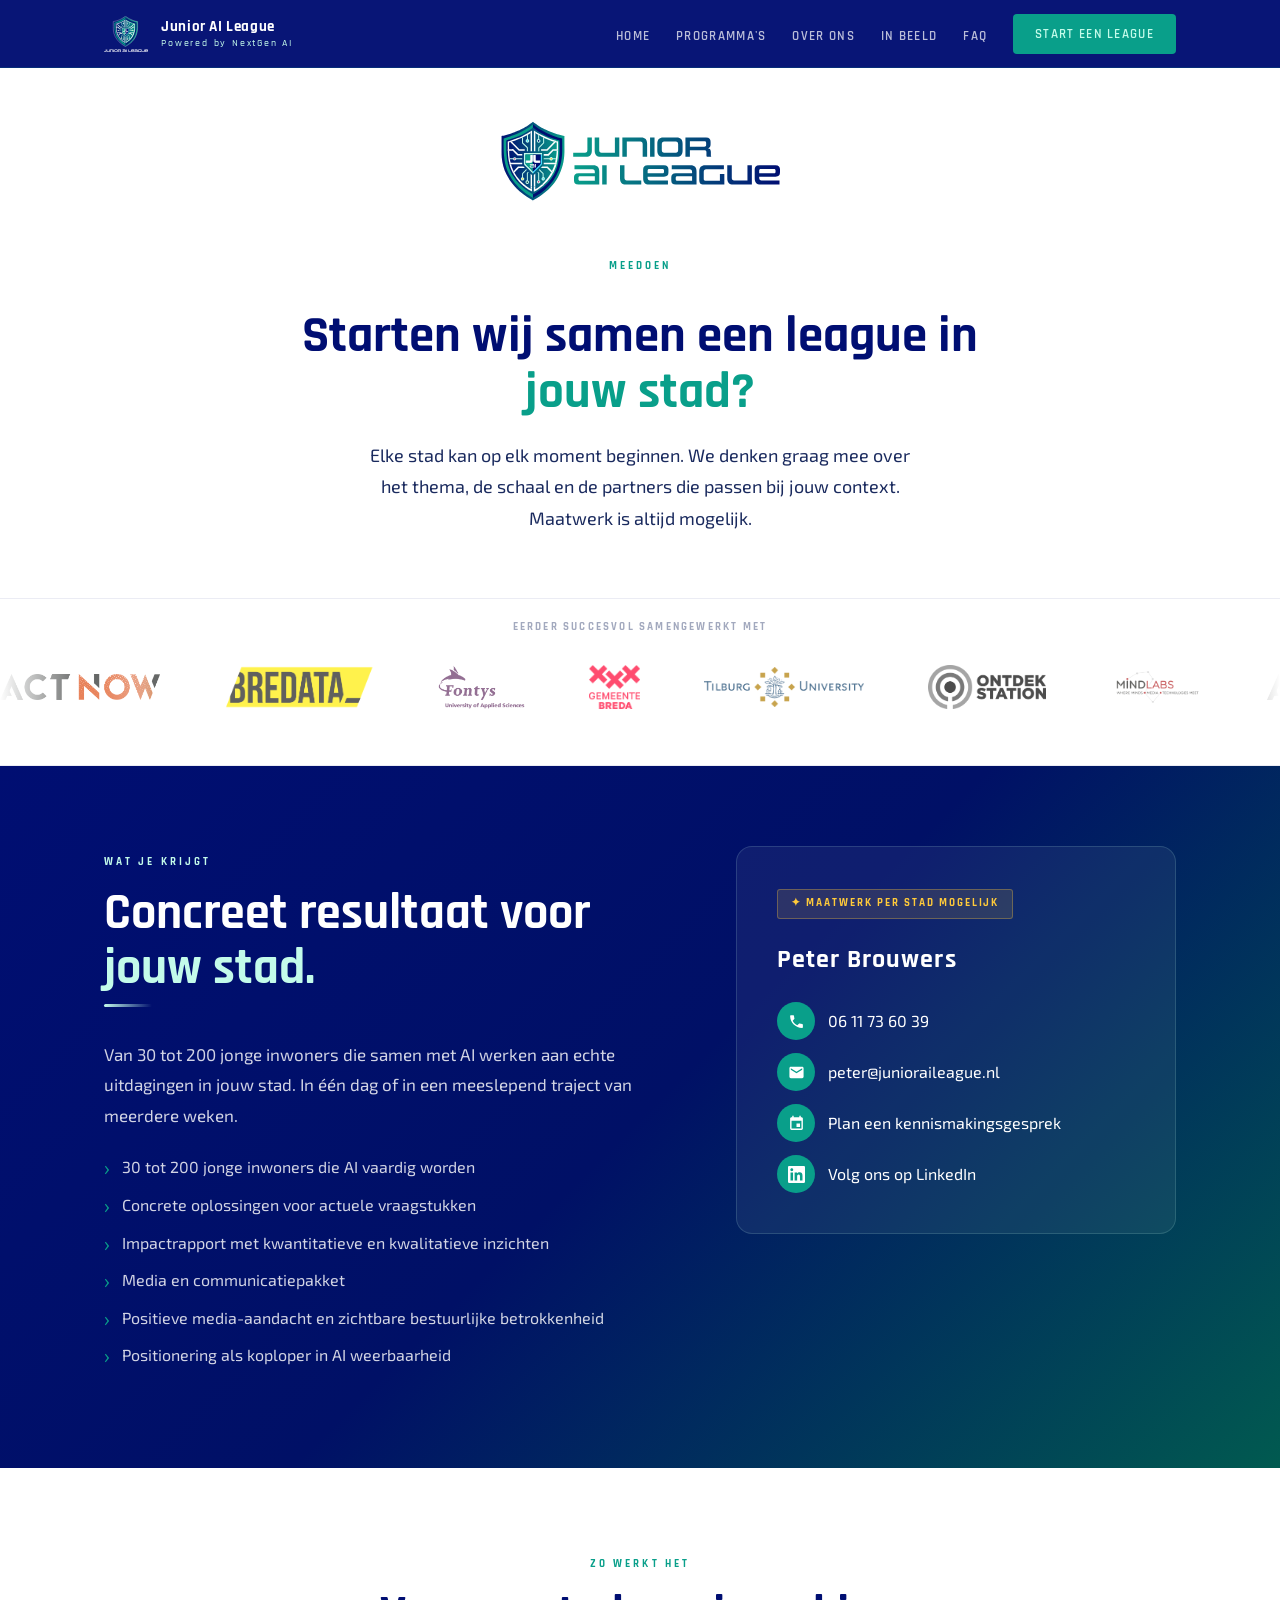
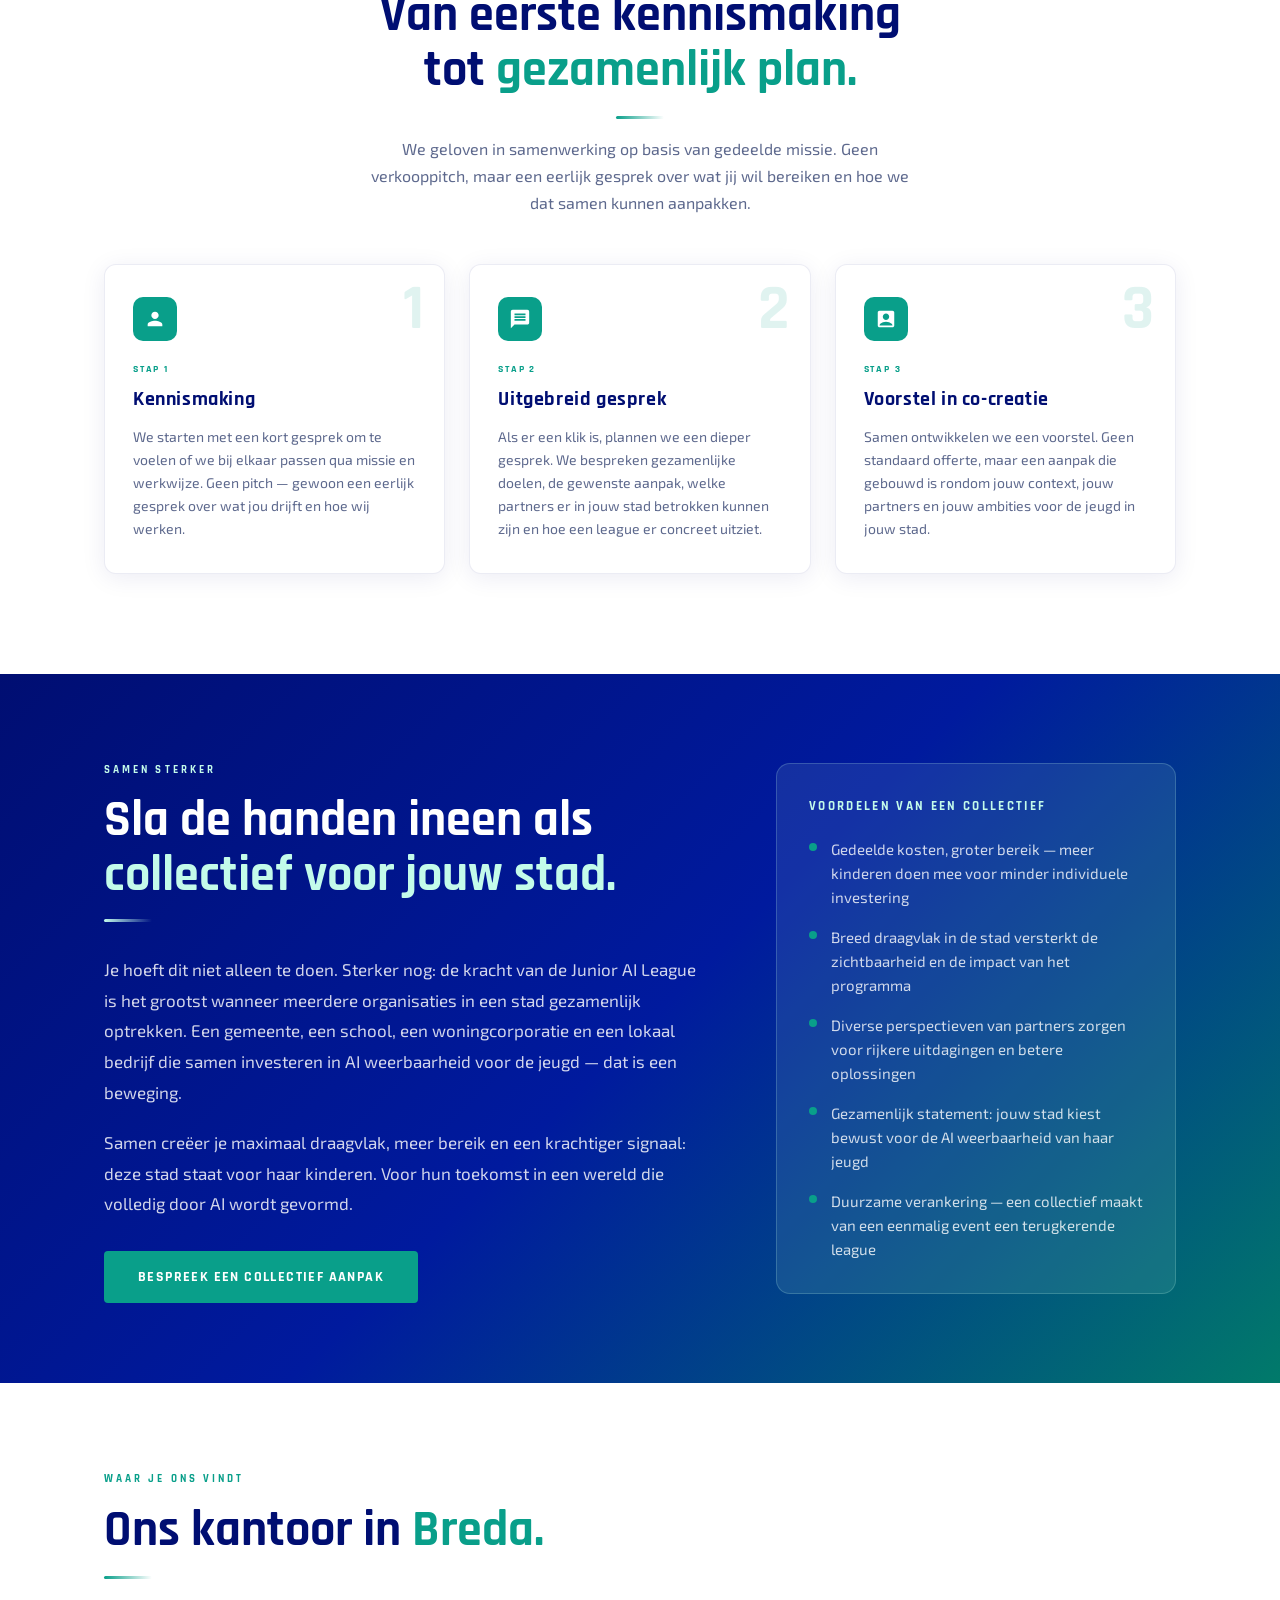
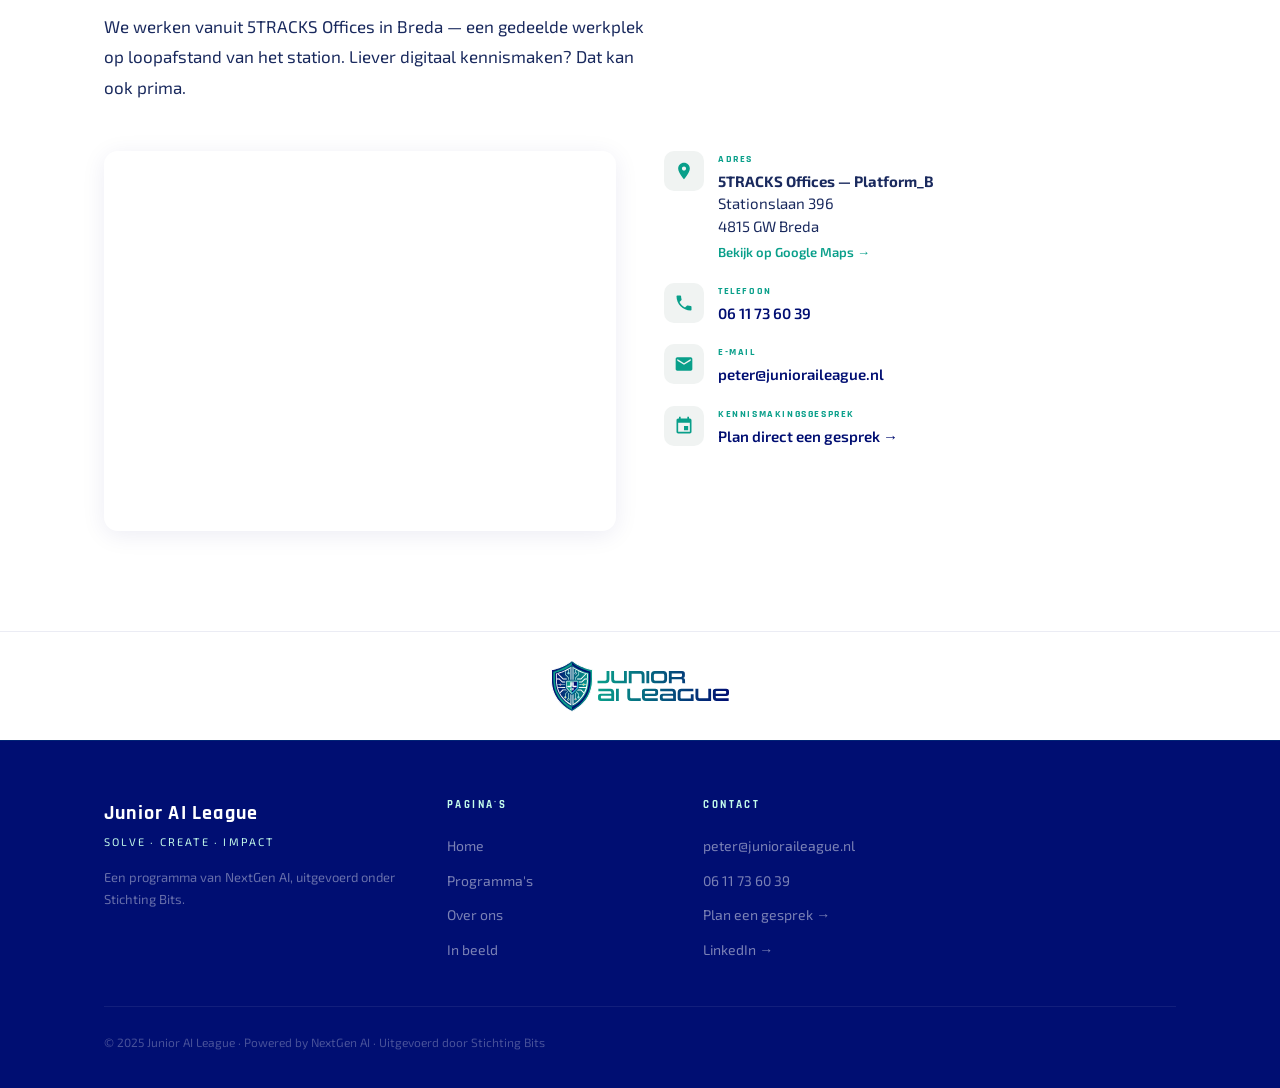
==== commit bbd2192a: "Contact: stappen bijgewerkt, collectief-sectie en locatie met Google Maps Co-Authored-By: Claude Son" ====
--- a/contact.html
+++ b/contact.html
@@ -94,16 +94,41 @@
 .c-link-icon { width:38px; height:38px; border-radius:50%; background:var(--teal); display:flex; align-items:center; justify-content:center; flex-shrink:0; }
 .c-link-icon svg { width:17px; height:17px; fill:#fff; }
 
-/* Wat te verwachten */
-.verwacht-grid { display:grid; grid-template-columns:repeat(3,1fr); gap:24px; margin-top:48px; }
-.verwacht-card { background:var(--white); border:1px solid var(--border); border-radius:12px; padding:28px 24px; box-shadow:var(--shadow); }
-.verwacht-icon { width:44px; height:44px; border-radius:10px; background:var(--teal); display:flex; align-items:center; justify-content:center; margin-bottom:16px; }
-.verwacht-icon svg { width:22px; height:22px; fill:#fff; }
-.verwacht-title { font-family:'Rajdhani',sans-serif; font-size:16px; font-weight:700; color:var(--navy); margin-bottom:6px; letter-spacing:.04em; }
-.verwacht-desc { font-size:14px; color:var(--body); opacity:.7; line-height:1.6; }
-
-@media(max-width:960px){ .contact-grid{ grid-template-columns:1fr; } .verwacht-grid{ grid-template-columns:1fr 1fr; } }
-@media(max-width:640px){ .verwacht-grid{ grid-template-columns:1fr; } }
+/* Stappen */
+.stappen-grid { display:grid; grid-template-columns:repeat(3,1fr); gap:24px; margin-top:48px; }
+.stap-card { background:var(--white); border:1px solid var(--border); border-radius:12px; padding:32px 28px; box-shadow:var(--shadow); position:relative; }
+.stap-num { font-family:'Rajdhani',sans-serif; font-size:64px; font-weight:700; color:var(--teal); opacity:.12; position:absolute; top:12px; right:20px; line-height:1; }
+.stap-icon { width:44px; height:44px; border-radius:10px; background:var(--teal); display:flex; align-items:center; justify-content:center; margin-bottom:20px; }
+.stap-icon svg { width:22px; height:22px; fill:#fff; }
+.stap-label { font-family:'Rajdhani',sans-serif; font-size:10px; font-weight:700; letter-spacing:.18em; text-transform:uppercase; color:var(--teal); margin-bottom:6px; }
+.stap-title { font-family:'Rajdhani',sans-serif; font-size:20px; font-weight:700; color:var(--navy); margin-bottom:10px; letter-spacing:.03em; }
+.stap-desc { font-size:14px; color:var(--body); opacity:.7; line-height:1.65; }
+
+/* Locatie */
+.locatie-grid { display:grid; grid-template-columns:1fr 1fr; gap:48px; align-items:start; }
+.locatie-map { border-radius:14px; overflow:hidden; box-shadow:var(--shadow); height:380px; }
+.locatie-map iframe { width:100%; height:100%; border:none; display:block; }
+.locatie-adres { display:flex; flex-direction:column; gap:20px; }
+.locatie-adres-item { display:flex; align-items:flex-start; gap:14px; }
+.locatie-adres-icon { width:40px; height:40px; border-radius:10px; background:var(--gray); display:flex; align-items:center; justify-content:center; flex-shrink:0; }
+.locatie-adres-icon svg { width:20px; height:20px; fill:var(--teal); }
+.locatie-adres-label { font-family:'Rajdhani',sans-serif; font-size:10px; font-weight:700; letter-spacing:.16em; text-transform:uppercase; color:var(--teal); margin-bottom:3px; }
+.locatie-adres-val { font-size:15px; color:var(--body); line-height:1.5; }
+.locatie-adres-val a { color:var(--navy); font-weight:600; }
+.locatie-adres-val a:hover { color:var(--teal); }
+
+/* Collectief */
+.collectief-section { background:linear-gradient(135deg,#000e72 0%,#001a9e 50%,#017a6a 100%); padding:80px 0; }
+.collectief-grid { display:grid; grid-template-columns:1fr 400px; gap:72px; align-items:center; }
+.collectief-highlight { background:rgba(195,251,234,.1); border:1px solid rgba(195,251,234,.2); border-radius:14px; padding:32px; }
+.collectief-highlight-title { font-family:'Rajdhani',sans-serif; font-size:13px; font-weight:700; letter-spacing:.18em; text-transform:uppercase; color:var(--mint); margin-bottom:20px; }
+.collectief-voordeel { display:flex; align-items:flex-start; gap:14px; margin-bottom:16px; }
+.collectief-voordeel:last-child { margin-bottom:0; }
+.collectief-voordeel-dot { width:8px; height:8px; border-radius:50%; background:var(--teal); flex-shrink:0; margin-top:6px; }
+.collectief-voordeel p { font-size:15px; color:rgba(255,255,255,.8); line-height:1.6; margin:0; }
+
+@media(max-width:960px){ .contact-grid{ grid-template-columns:1fr; } .stappen-grid{ grid-template-columns:1fr 1fr; } .collectief-grid{ grid-template-columns:1fr; } .locatie-grid{ grid-template-columns:1fr; } }
+@media(max-width:640px){ .stappen-grid{ grid-template-columns:1fr; } }
 </style>
 </head>
 <body>
@@ -178,29 +203,132 @@
   </div>
 </section>
 
-<!-- ═══ WAT TE VERWACHTEN (licht grijs) ═══ -->
+<!-- ═══ STAPPEN (licht) ═══ -->
 <section class="section-light" style="padding-top:80px;padding-bottom:100px;">
   <div class="wrap">
     <div style="text-align:center;max-width:560px;margin:0 auto 16px;" class="r">
-      <span class="tag">Wat te verwachten</span>
-      <h2>Zo ziet een eerste gesprek <em>eruit.</em></h2>
+      <span class="tag">Zo werkt het</span>
+      <h2>Van eerste kennismaking tot <em>gezamenlijk plan.</em></h2>
       <div class="rule" style="margin:16px auto;"></div>
-    </div>
-    <div class="verwacht-grid">
-      <div class="verwacht-card r">
-        <div class="verwacht-icon"><svg viewBox="0 0 24 24"><path d="M12 2C6.48 2 2 6.48 2 12s4.48 10 10 10 10-4.48 10-10S17.52 2 12 2zm-2 14.5v-9l6 4.5-6 4.5z"/></svg></div>
-        <div class="verwacht-title">30 minuten</div>
-        <div class="verwacht-desc">Een kennismakingsgesprek duurt gemiddeld 30 minuten. We bespreken jouw context, doelen en de schaal die bij je past.</div>
-      </div>
-      <div class="verwacht-card r r1">
-        <div class="verwacht-icon"><svg viewBox="0 0 24 24"><path d="M9 11H7v2h2v-2zm4 0h-2v2h2v-2zm4 0h-2v2h2v-2zm2-7h-1V2h-2v2H8V2H6v2H5c-1.11 0-1.99.9-1.99 2L3 20c0 1.1.89 2 2 2h14c1.1 0 2-.9 2-2V6c0-1.1-.9-2-2-2zm0 16H5V9h14v11z"/></svg></div>
-        <div class="verwacht-title">Maatwerk voorstel</div>
-        <div class="verwacht-desc">Na het gesprek ontvang je een concreet voorstel op maat. Geen standaard offerte, maar een aanpak die past bij jouw stad.</div>
-      </div>
-      <div class="verwacht-card r r2">
-        <div class="verwacht-icon"><svg viewBox="0 0 24 24"><path d="M16 11c1.66 0 2.99-1.34 2.99-3S17.66 5 16 5c-1.66 0-3 1.34-3 3s1.34 3 3 3zm-8 0c1.66 0 2.99-1.34 2.99-3S9.66 5 8 5C6.34 5 5 6.34 5 8s1.34 3 3 3zm0 2c-2.33 0-7 1.17-7 3.5V19h14v-2.5c0-2.33-4.67-3.5-7-3.5zm8 0c-.29 0-.62.02-.97.05 1.16.84 1.97 1.97 1.97 3.45V19h6v-2.5c0-2.33-4.67-3.5-7-3.5z"/></svg></div>
-        <div class="verwacht-title">Geen verplichtingen</div>
-        <div class="verwacht-desc">Het gesprek is vrijblijvend. We verkennen samen wat mogelijk is en wat het beste aansluit bij jouw doelen en budget.</div>
+      <p style="font-size:16px;color:var(--body);opacity:.7;line-height:1.7;">We geloven in samenwerking op basis van gedeelde missie. Geen verkooppitch, maar een eerlijk gesprek over wat jij wil bereiken en hoe we dat samen kunnen aanpakken.</p>
+    </div>
+    <div class="stappen-grid">
+      <div class="stap-card r">
+        <div class="stap-num">1</div>
+        <div class="stap-icon"><svg viewBox="0 0 24 24"><path d="M12 12c2.21 0 4-1.79 4-4s-1.79-4-4-4-4 1.79-4 4 1.79 4 4 4zm0 2c-2.67 0-8 1.34-8 4v2h16v-2c0-2.66-5.33-4-8-4z"/></svg></div>
+        <div class="stap-label">Stap 1</div>
+        <div class="stap-title">Kennismaking</div>
+        <div class="stap-desc">We starten met een kort gesprek om te voelen of we bij elkaar passen qua missie en werkwijze. Geen pitch — gewoon een eerlijk gesprek over wat jou drijft en hoe wij werken.</div>
+      </div>
+      <div class="stap-card r r1">
+        <div class="stap-num">2</div>
+        <div class="stap-icon"><svg viewBox="0 0 24 24"><path d="M20 2H4c-1.1 0-2 .9-2 2v18l4-4h14c1.1 0 2-.9 2-2V4c0-1.1-.9-2-2-2zm-2 12H6v-2h12v2zm0-3H6V9h12v2zm0-3H6V6h12v2z"/></svg></div>
+        <div class="stap-label">Stap 2</div>
+        <div class="stap-title">Uitgebreid gesprek</div>
+        <div class="stap-desc">Als er een klik is, plannen we een dieper gesprek. We bespreken gezamenlijke doelen, de gewenste aanpak, welke partners er in jouw stad betrokken kunnen zijn en hoe een league er concreet uitziet.</div>
+      </div>
+      <div class="stap-card r r2">
+        <div class="stap-num">3</div>
+        <div class="stap-icon"><svg viewBox="0 0 24 24"><path d="M19 3H5c-1.1 0-2 .9-2 2v14c0 1.1.9 2 2 2h14c1.1 0 2-.9 2-2V5c0-1.1-.9-2-2-2zm-7 3c1.93 0 3.5 1.57 3.5 3.5S13.93 13 12 13s-3.5-1.57-3.5-3.5S10.07 6 12 6zm7 13H5v-.23c0-.62.28-1.2.76-1.58C7.47 15.82 9.64 15 12 15s4.53.82 6.24 2.19c.48.38.76.97.76 1.58V19z"/></svg></div>
+        <div class="stap-label">Stap 3</div>
+        <div class="stap-title">Voorstel in co-creatie</div>
+        <div class="stap-desc">Samen ontwikkelen we een voorstel. Geen standaard offerte, maar een aanpak die gebouwd is rondom jouw context, jouw partners en jouw ambities voor de jeugd in jouw stad.</div>
+      </div>
+    </div>
+  </div>
+</section>
+
+<!-- ═══ COLLECTIEF (donker) ═══ -->
+<section class="collectief-section">
+  <div class="wrap">
+    <div class="collectief-grid">
+      <div class="r">
+        <span class="tag tag--light">Samen sterker</span>
+        <h2 class="on-dark" style="margin-bottom:16px;">Sla de handen ineen als <em>collectief voor jouw stad.</em></h2>
+        <div class="rule rule--light"></div>
+        <p class="lead lead--light" style="margin-bottom:20px;">Je hoeft dit niet alleen te doen. Sterker nog: de kracht van de Junior AI League is het grootst wanneer meerdere organisaties in een stad gezamenlijk optrekken. Een gemeente, een school, een woningcorporatie en een lokaal bedrijf die samen investeren in AI weerbaarheid voor de jeugd — dat is een beweging.</p>
+        <p class="lead lead--light">Samen creëer je maximaal draagvlak, meer bereik en een krachtiger signaal: deze stad staat voor haar kinderen. Voor hun toekomst in een wereld die volledig door AI wordt gevormd.</p>
+        <div style="margin-top:32px;">
+          <a href="https://calendly.com/peter-impact" class="btn btn-teal" target="_blank" rel="noopener">Bespreek een collectief aanpak</a>
+        </div>
+      </div>
+      <div class="collectief-highlight r r2">
+        <div class="collectief-highlight-title">Voordelen van een collectief</div>
+        <div class="collectief-voordeel">
+          <div class="collectief-voordeel-dot"></div>
+          <p>Gedeelde kosten, groter bereik — meer kinderen doen mee voor minder individuele investering</p>
+        </div>
+        <div class="collectief-voordeel">
+          <div class="collectief-voordeel-dot"></div>
+          <p>Breed draagvlak in de stad versterkt de zichtbaarheid en de impact van het programma</p>
+        </div>
+        <div class="collectief-voordeel">
+          <div class="collectief-voordeel-dot"></div>
+          <p>Diverse perspectieven van partners zorgen voor rijkere uitdagingen en betere oplossingen</p>
+        </div>
+        <div class="collectief-voordeel">
+          <div class="collectief-voordeel-dot"></div>
+          <p>Gezamenlijk statement: jouw stad kiest bewust voor de AI weerbaarheid van haar jeugd</p>
+        </div>
+        <div class="collectief-voordeel">
+          <div class="collectief-voordeel-dot"></div>
+          <p>Duurzame verankering — een collectief maakt van een eenmalig event een terugkerende league</p>
+        </div>
+      </div>
+    </div>
+  </div>
+</section>
+
+<!-- ═══ LOCATIE (licht) ═══ -->
+<section class="section-light" style="padding-top:80px;padding-bottom:100px;">
+  <div class="wrap">
+    <div class="r" style="margin-bottom:48px;">
+      <span class="tag">Waar je ons vindt</span>
+      <h2>Ons kantoor in <em>Breda.</em></h2>
+      <div class="rule"></div>
+      <p class="lead" style="max-width:560px;">We werken vanuit 5TRACKS Offices in Breda — een gedeelde werkplek op loopafstand van het station. Liever digitaal kennismaken? Dat kan ook prima.</p>
+    </div>
+    <div class="locatie-grid">
+      <div class="locatie-map r">
+        <iframe
+          src="https://maps.google.com/maps?q=Stationslaan+396,+4815+GW+Breda,+Nederland&output=embed&z=15&hl=nl"
+          allowfullscreen loading="lazy" referrerpolicy="no-referrer-when-downgrade"
+          title="Junior AI League — Stationslaan 396, Breda"></iframe>
+      </div>
+      <div class="locatie-adres r r1">
+        <div class="locatie-adres-item">
+          <div class="locatie-adres-icon"><svg viewBox="0 0 24 24"><path d="M12 2C8.13 2 5 5.13 5 9c0 5.25 7 13 7 13s7-7.75 7-13c0-3.87-3.13-7-7-7zm0 9.5c-1.38 0-2.5-1.12-2.5-2.5s1.12-2.5 2.5-2.5 2.5 1.12 2.5 2.5-1.12 2.5-2.5 2.5z"/></svg></div>
+          <div>
+            <div class="locatie-adres-label">Adres</div>
+            <div class="locatie-adres-val">
+              <strong>5TRACKS Offices — Platform_B</strong><br>
+              Stationslaan 396<br>
+              4815 GW Breda<br>
+              <a href="https://maps.google.com/maps?q=Stationslaan+396,+4815+GW+Breda" target="_blank" rel="noopener" style="font-size:13px;color:var(--teal);margin-top:6px;display:inline-block;">Bekijk op Google Maps →</a>
+            </div>
+          </div>
+        </div>
+        <div class="locatie-adres-item">
+          <div class="locatie-adres-icon"><svg viewBox="0 0 24 24"><path d="M6.62 10.79c1.44 2.83 3.76 5.14 6.59 6.59l2.2-2.2c.27-.27.67-.36 1.02-.24 1.12.37 2.33.57 3.57.57.55 0 1 .45 1 1V20c0 .55-.45 1-1 1-9.39 0-17-7.61-17-17 0-.55.45-1 1-1h3.5c.55 0 1 .45 1 1 0 1.25.2 2.45.57 3.57.11.35.03.74-.25 1.02l-2.2 2.2z"/></svg></div>
+          <div>
+            <div class="locatie-adres-label">Telefoon</div>
+            <div class="locatie-adres-val"><a href="tel:0611736039">06 11 73 60 39</a></div>
+          </div>
+        </div>
+        <div class="locatie-adres-item">
+          <div class="locatie-adres-icon"><svg viewBox="0 0 24 24"><path d="M20 4H4c-1.1 0-2 .9-2 2v12c0 1.1.9 2 2 2h16c1.1 0 2-.9 2-2V6c0-1.1-.9-2-2-2zm0 4l-8 5-8-5V6l8 5 8-5v2z"/></svg></div>
+          <div>
+            <div class="locatie-adres-label">E-mail</div>
+            <div class="locatie-adres-val"><a href="mailto:peter@junioraileague.nl">peter@junioraileague.nl</a></div>
+          </div>
+        </div>
+        <div class="locatie-adres-item">
+          <div class="locatie-adres-icon"><svg viewBox="0 0 24 24"><path d="M17 12h-5v5h5v-5zM16 1v2H8V1H6v2H5c-1.11 0-1.99.9-1.99 2L3 19c0 1.1.89 2 2 2h14c1.1 0 2-.9 2-2V5c0-1.1-.9-2-2-2h-1V1h-2zm3 18H5V8h14v11z"/></svg></div>
+          <div>
+            <div class="locatie-adres-label">Kennismakingsgesprek</div>
+            <div class="locatie-adres-val"><a href="https://calendly.com/peter-impact" target="_blank" rel="noopener">Plan direct een gesprek →</a></div>
+          </div>
+        </div>
       </div>
     </div>
   </div>
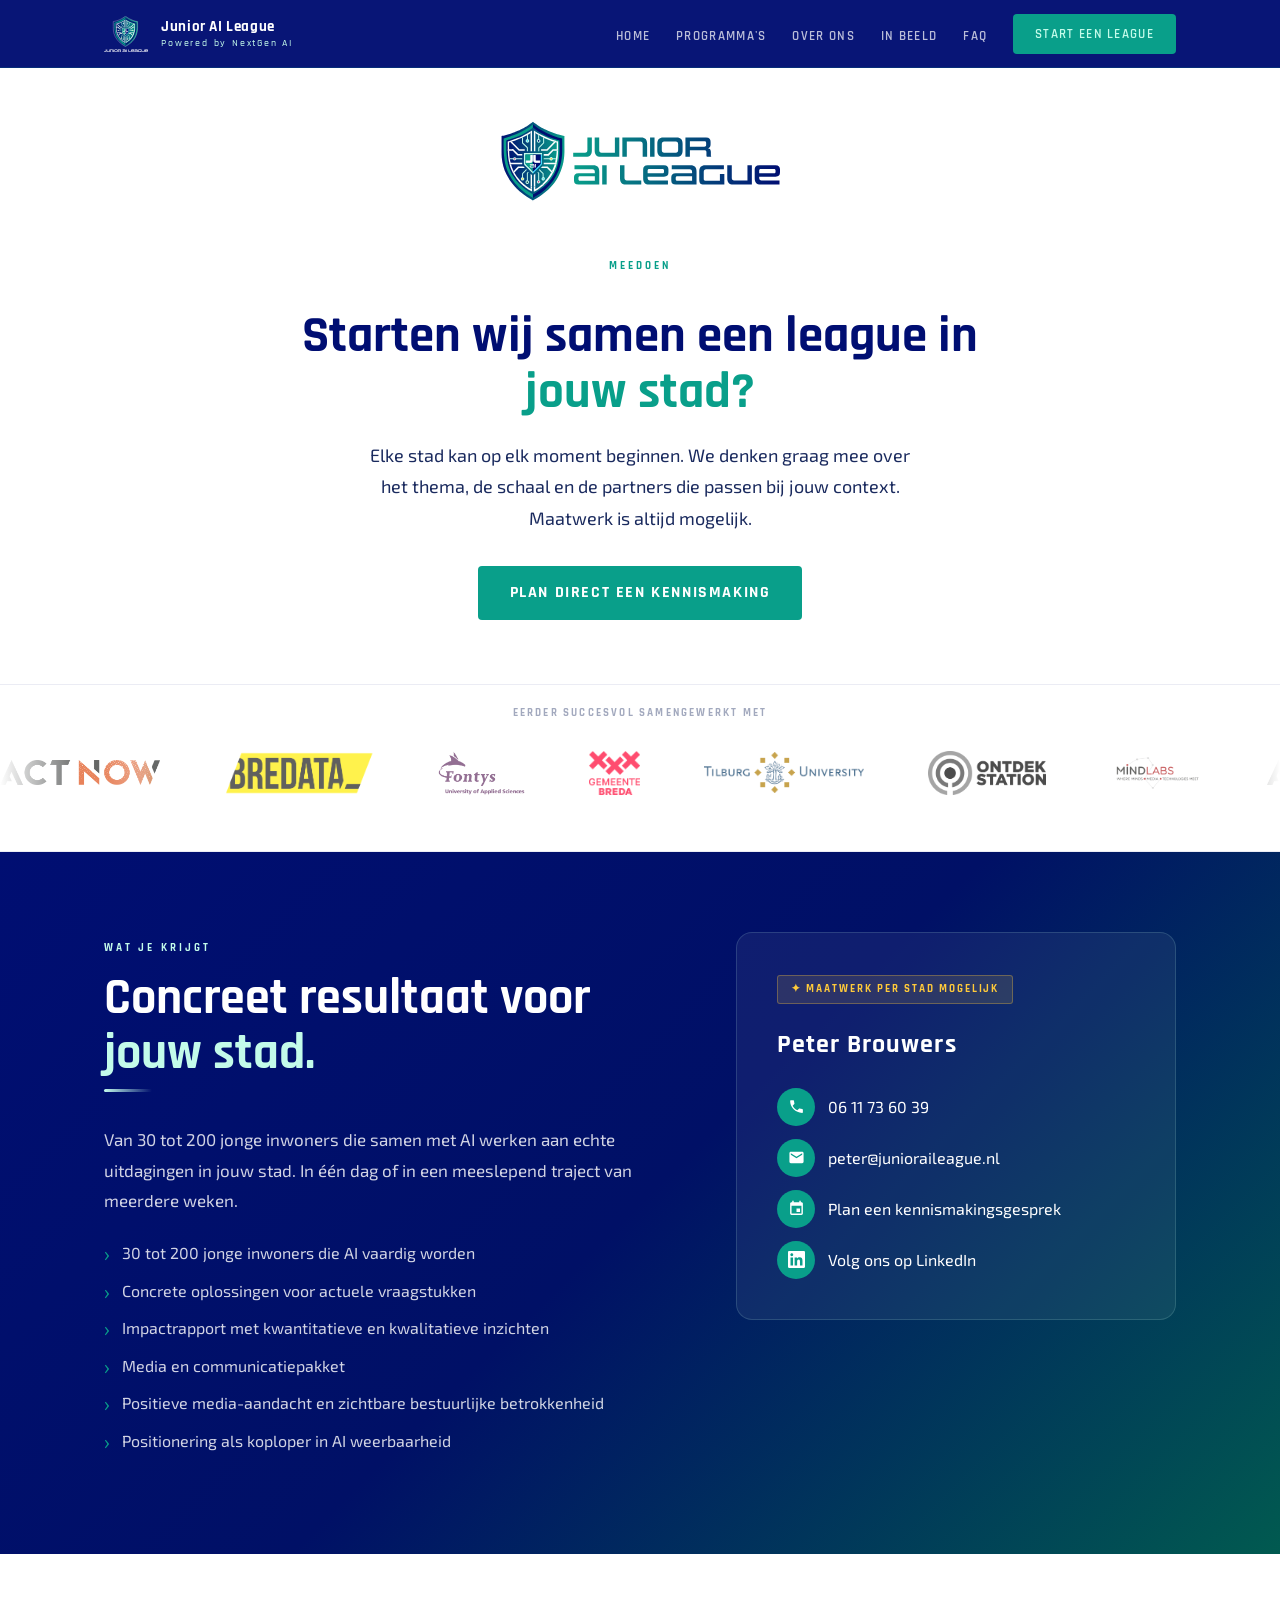
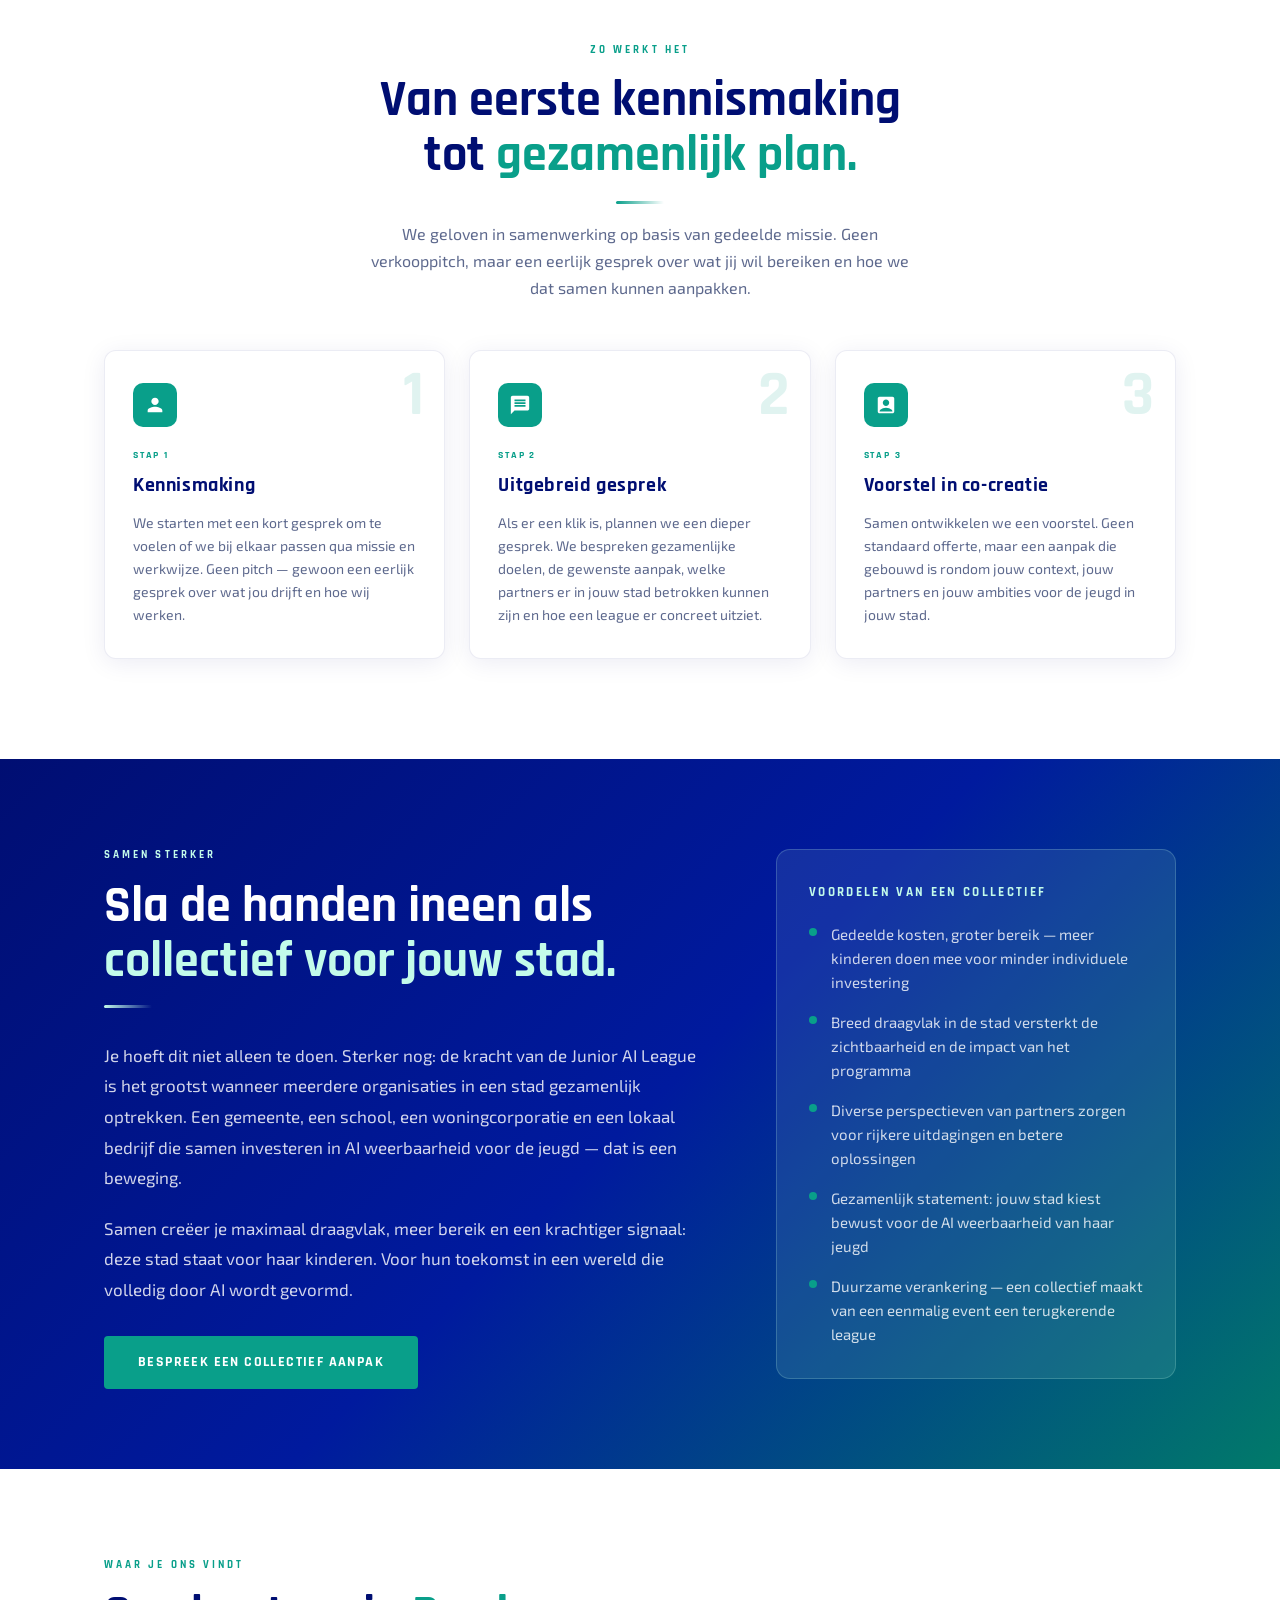
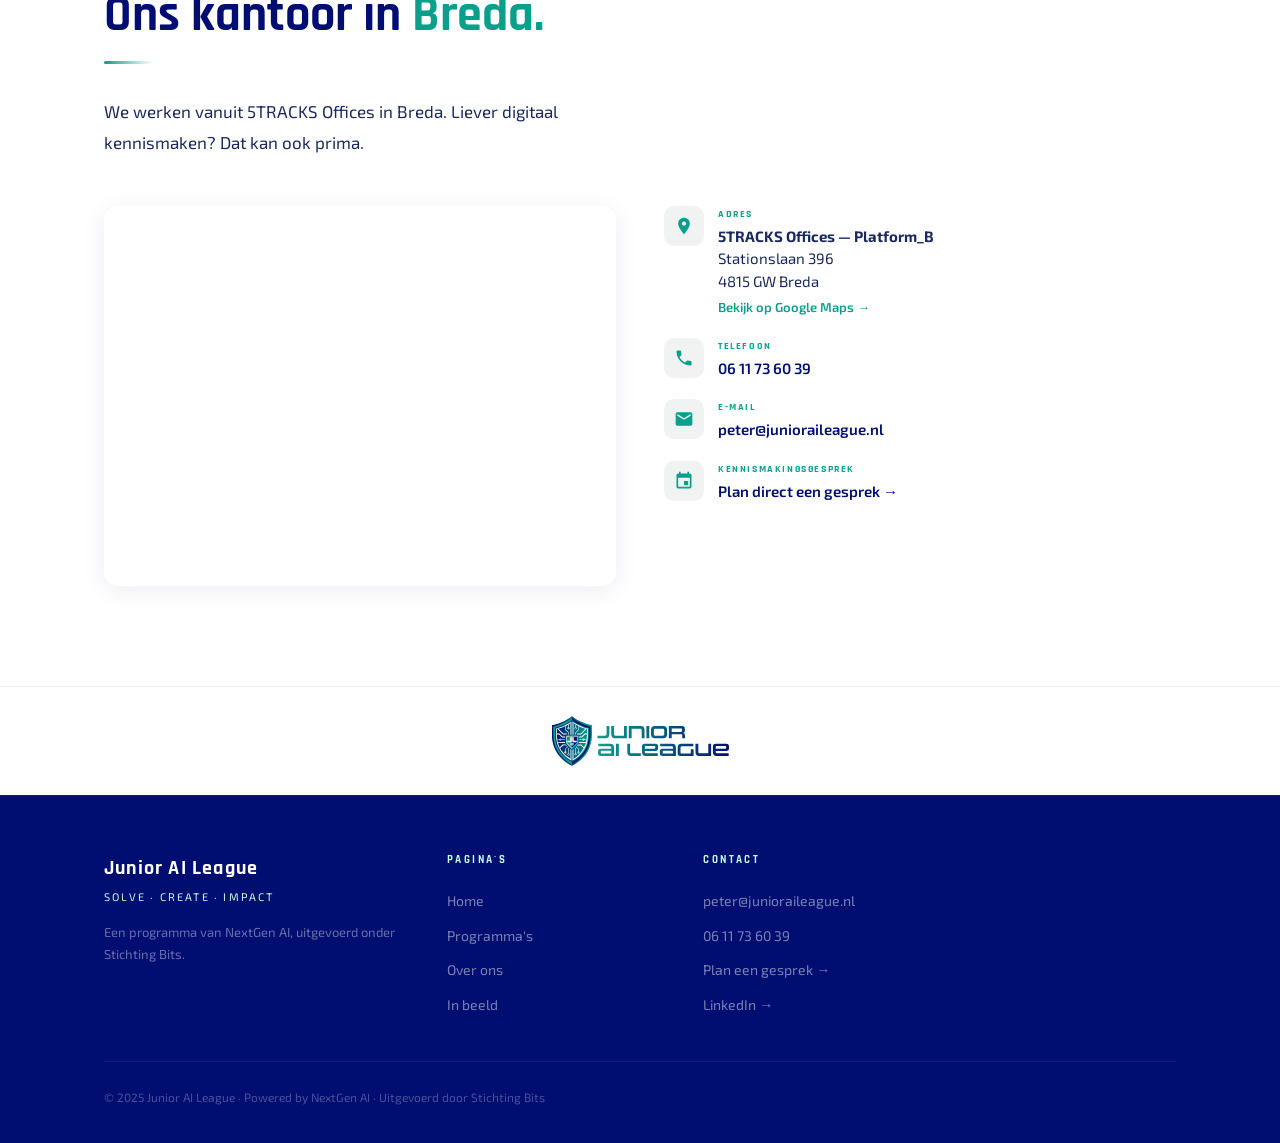
==== commit f8ec77b8: "Contact: Calendly-knop in hero, werkplek-tekst verwijderd bij locatie Co-Authored-By: Claude Sonnet " ====
--- a/contact.html
+++ b/contact.html
@@ -142,6 +142,9 @@
     <span class="tag r">Meedoen</span>
     <h1 class="r" style="margin-top:20px;">Starten wij samen een league in <em>jouw stad?</em></h1>
     <p class="r" style="margin-top:16px;">Elke stad kan op elk moment beginnen. We denken graag mee over het thema, de schaal en de partners die passen bij jouw context. Maatwerk is altijd mogelijk.</p>
+    <div class="r" style="margin-top:32px;">
+      <a href="https://calendly.com/peter-impact" class="btn btn-teal" target="_blank" rel="noopener" style="font-size:16px;padding:14px 32px;">Plan direct een kennismaking</a>
+    </div>
   </div>
 </section>
 
@@ -286,7 +289,7 @@
       <span class="tag">Waar je ons vindt</span>
       <h2>Ons kantoor in <em>Breda.</em></h2>
       <div class="rule"></div>
-      <p class="lead" style="max-width:560px;">We werken vanuit 5TRACKS Offices in Breda — een gedeelde werkplek op loopafstand van het station. Liever digitaal kennismaken? Dat kan ook prima.</p>
+      <p class="lead" style="max-width:560px;">We werken vanuit 5TRACKS Offices in Breda. Liever digitaal kennismaken? Dat kan ook prima.</p>
     </div>
     <div class="locatie-grid">
       <div class="locatie-map r">
